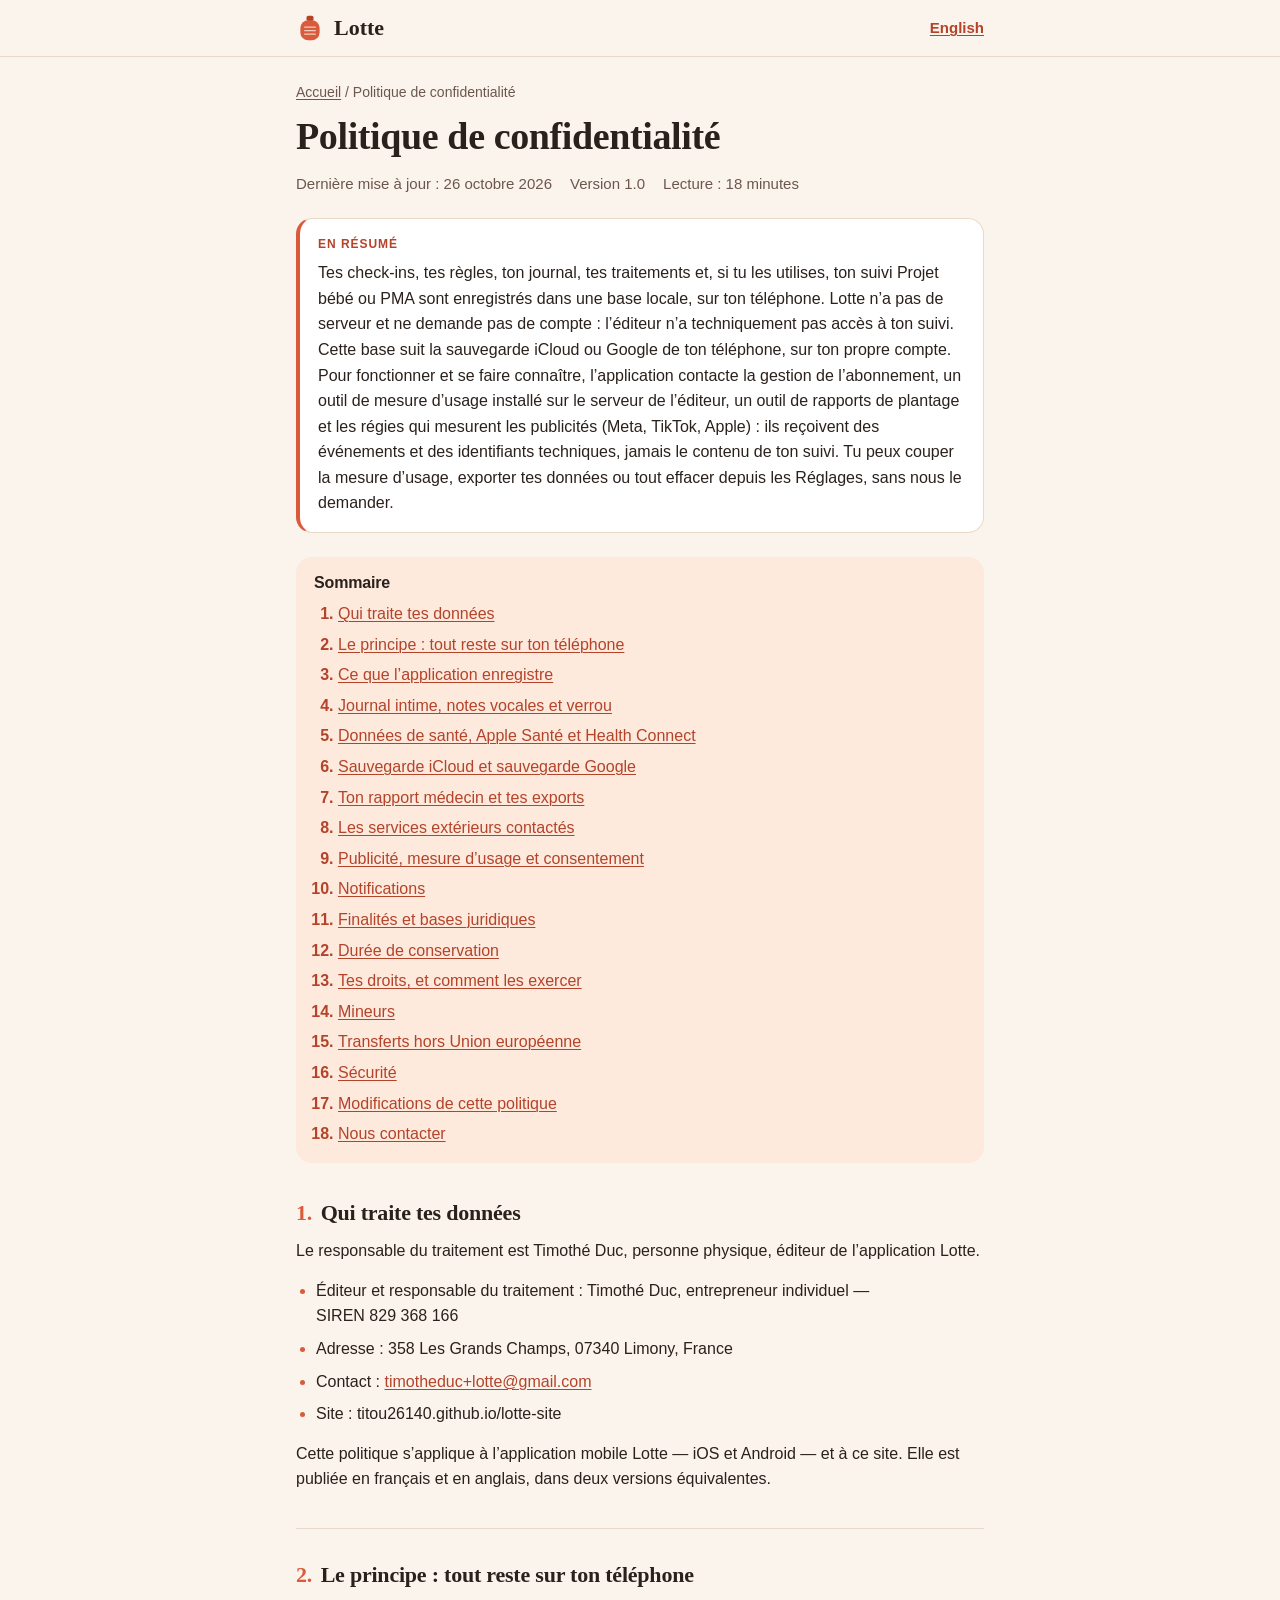
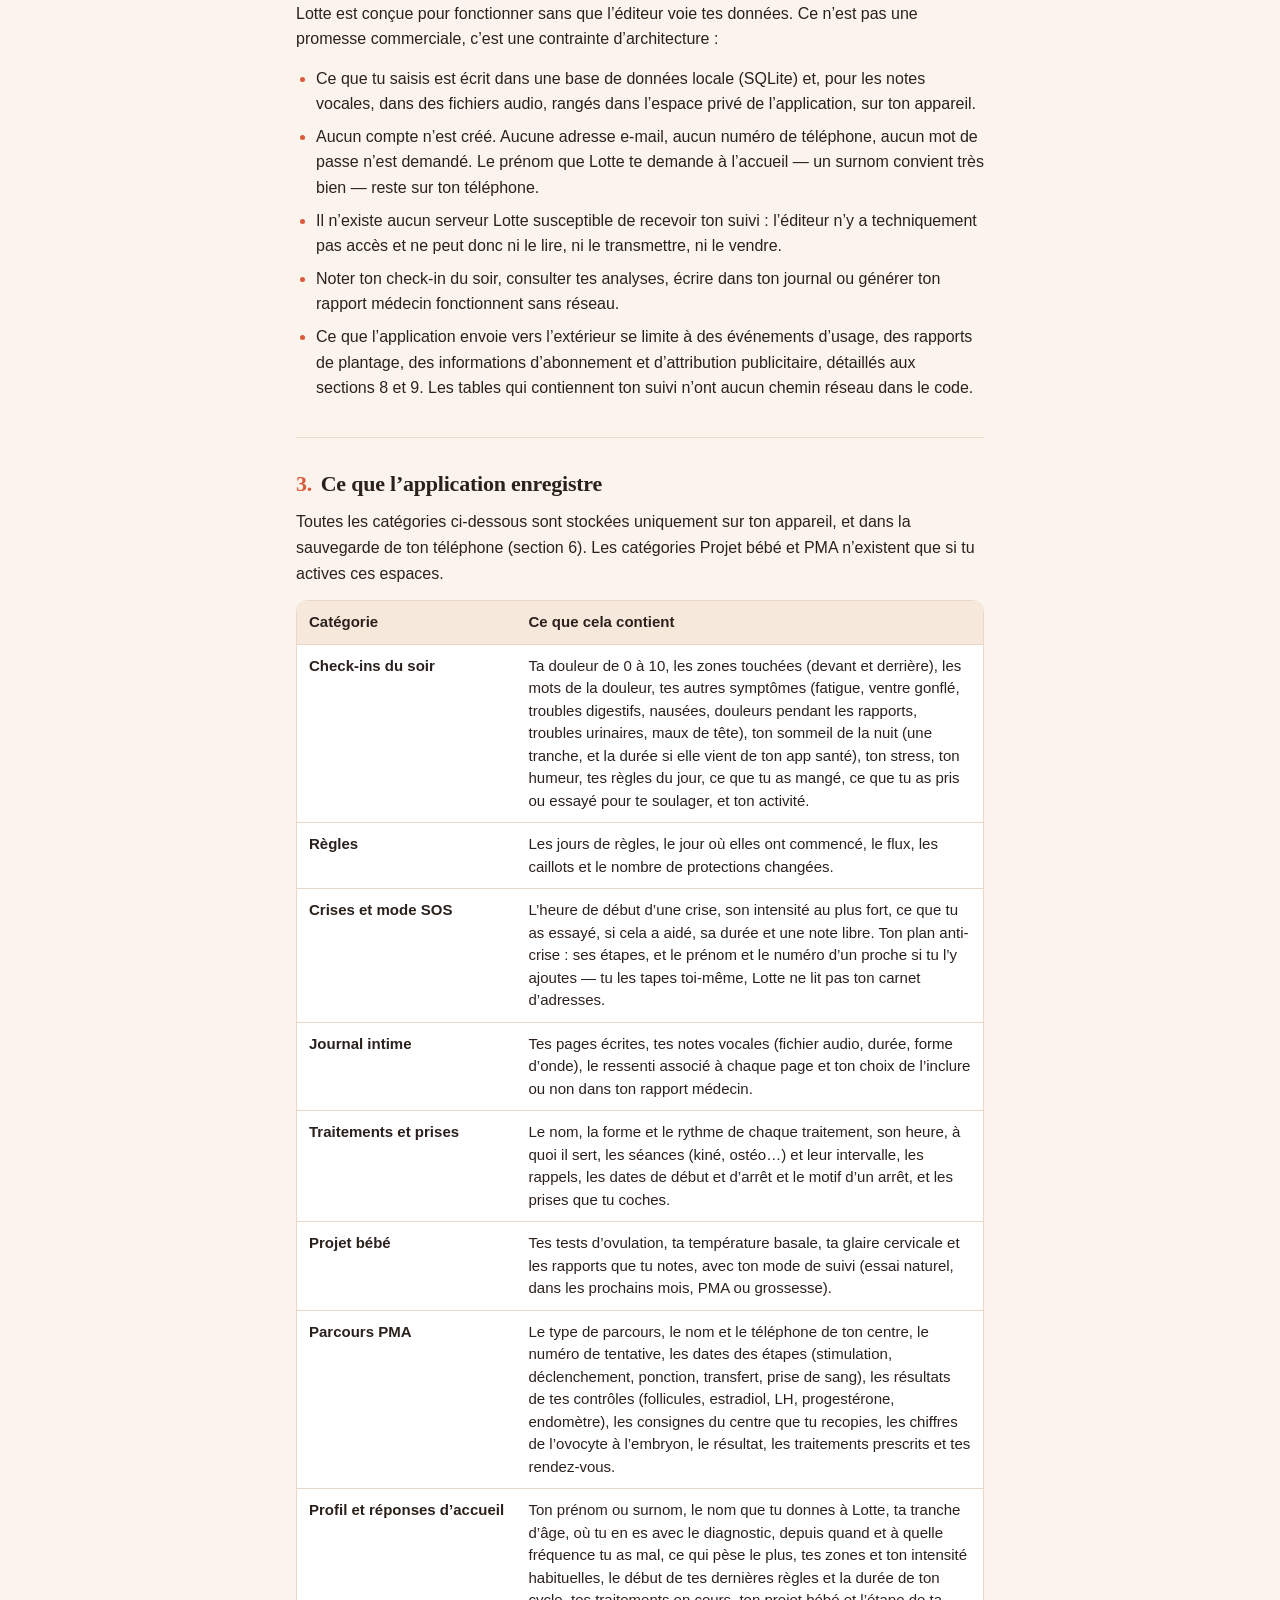
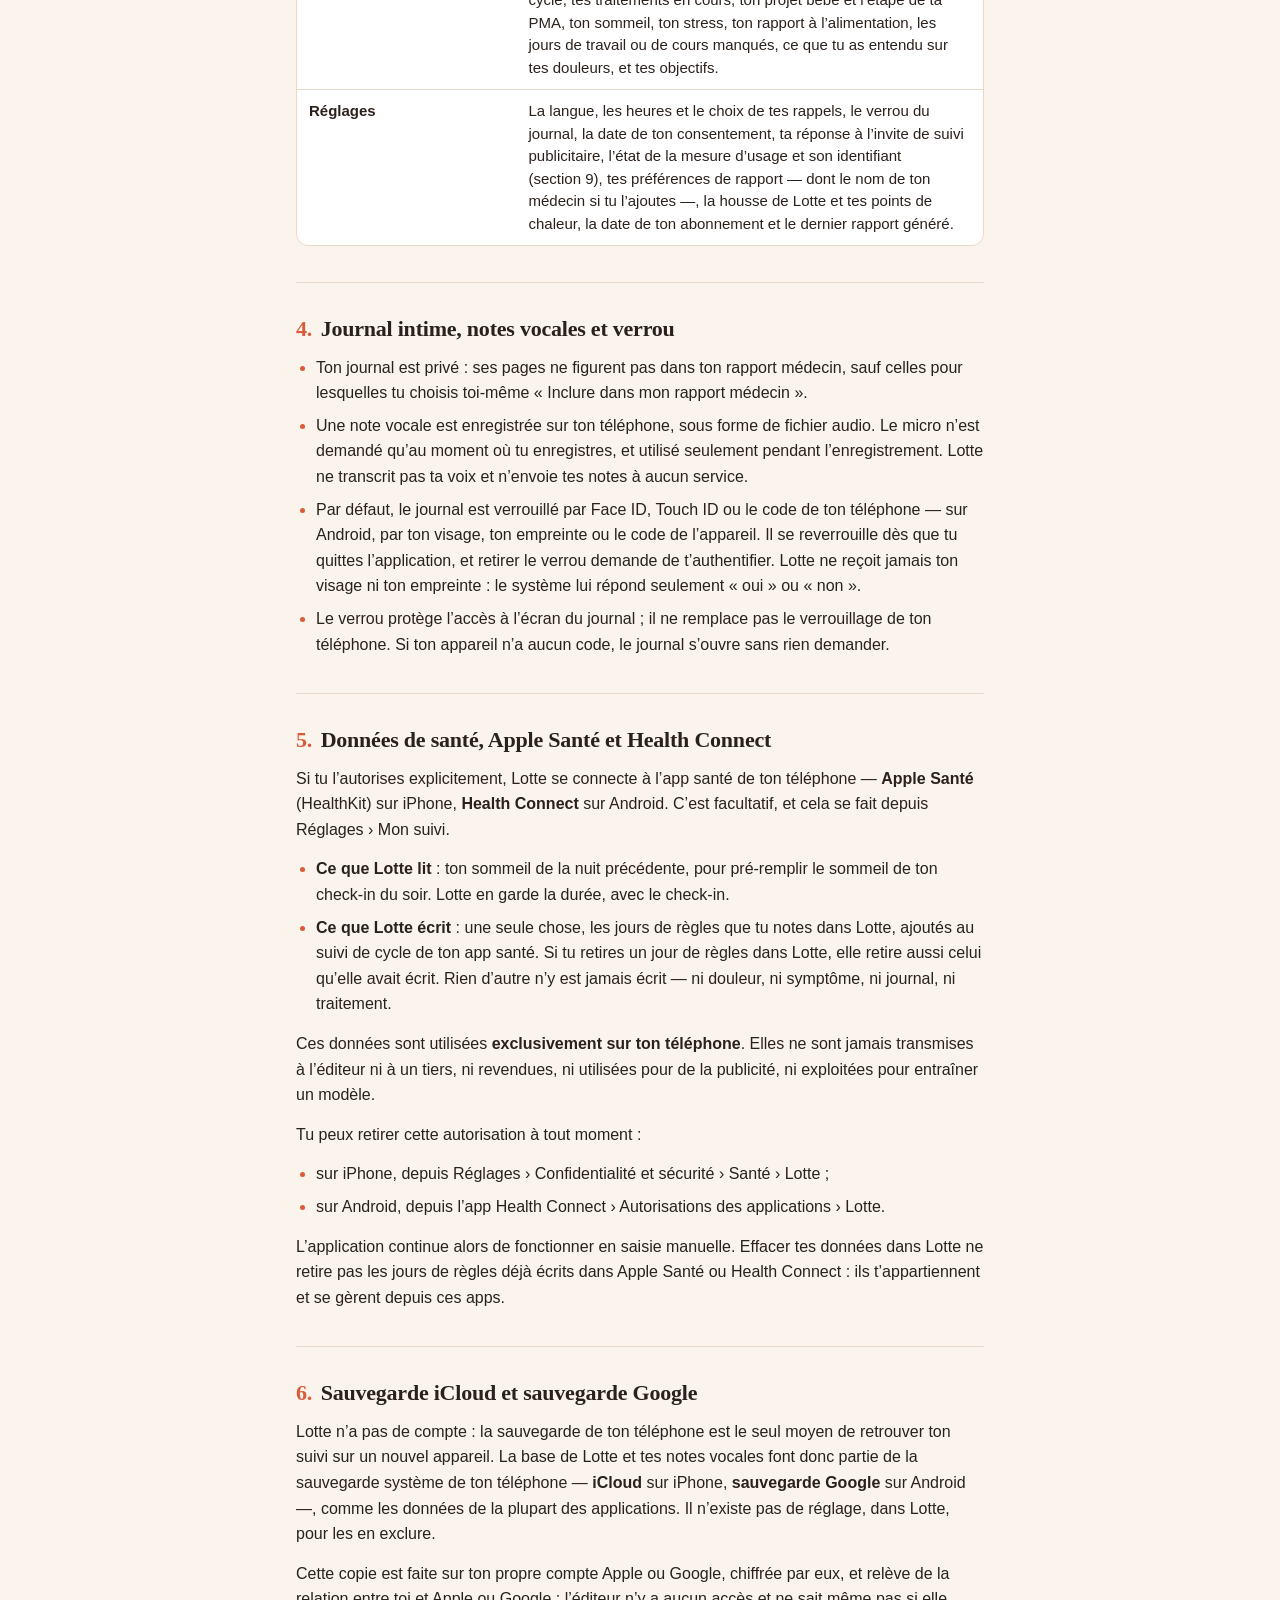
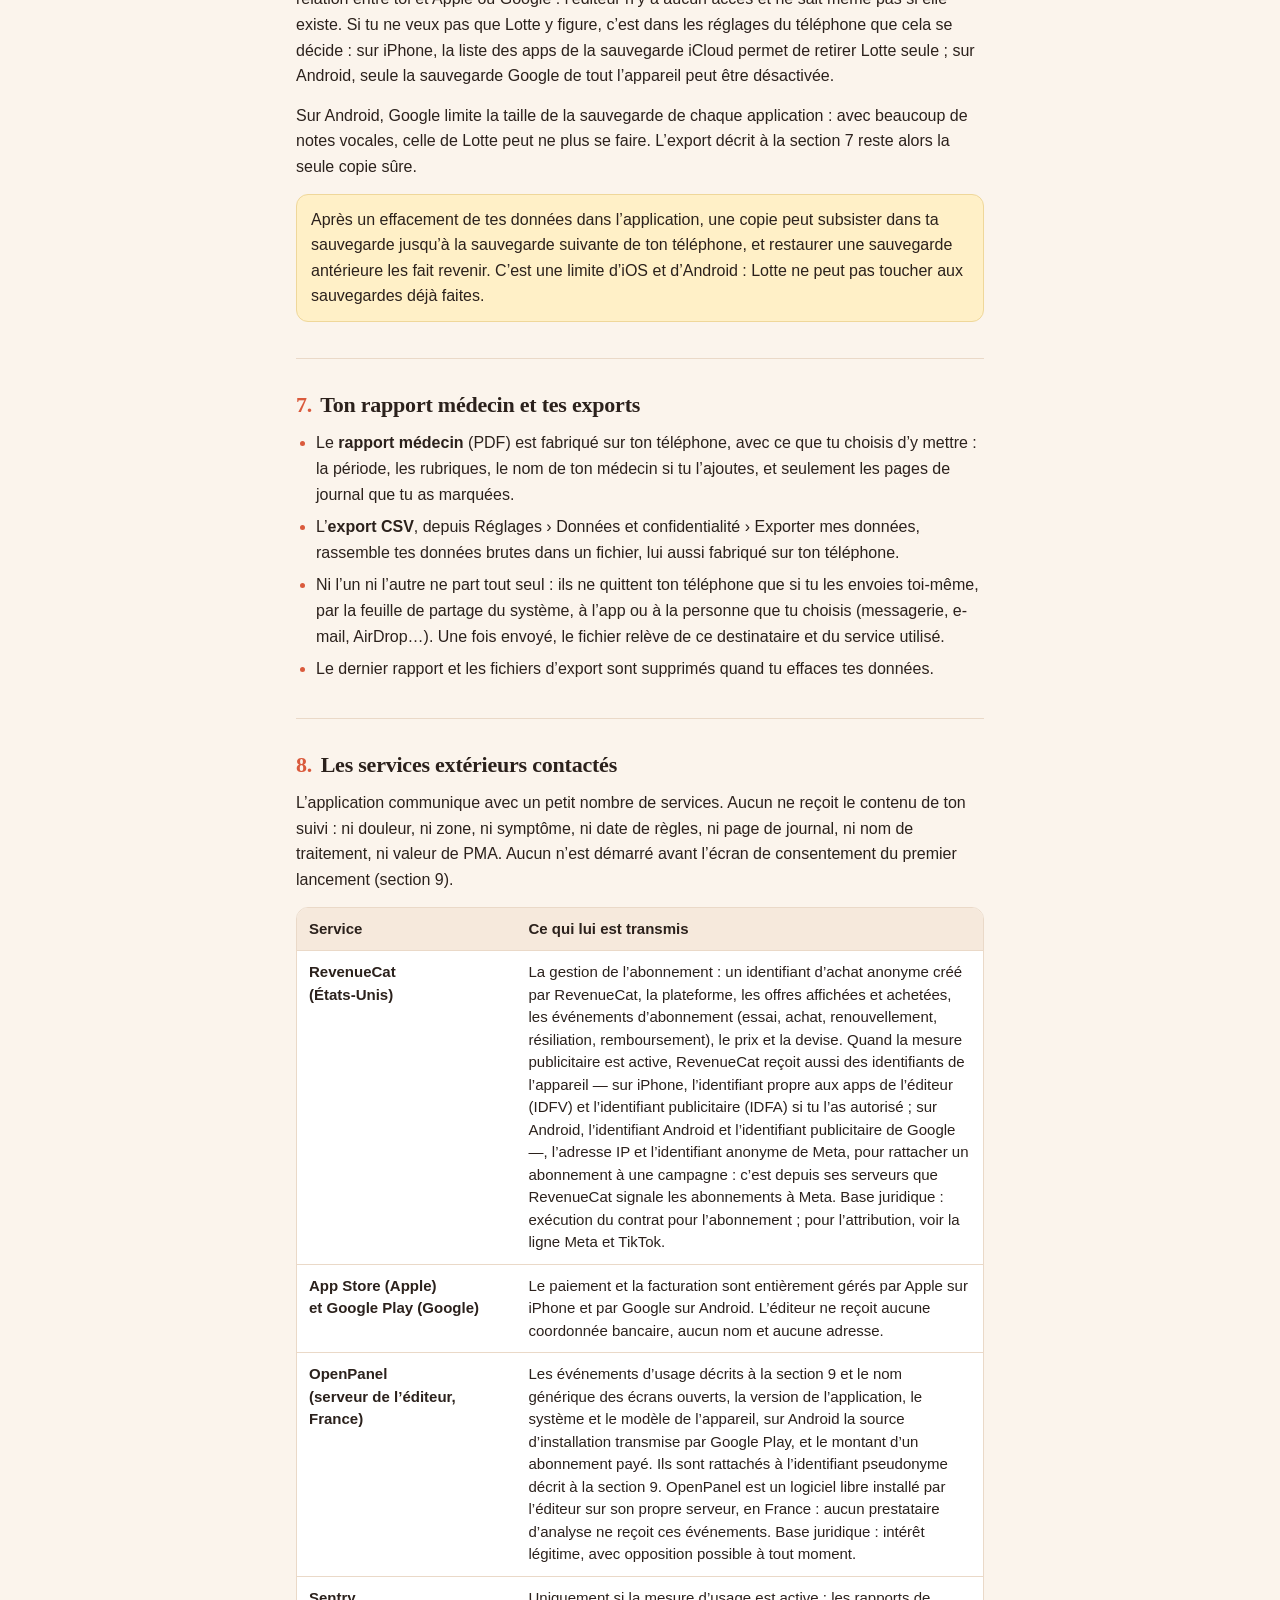
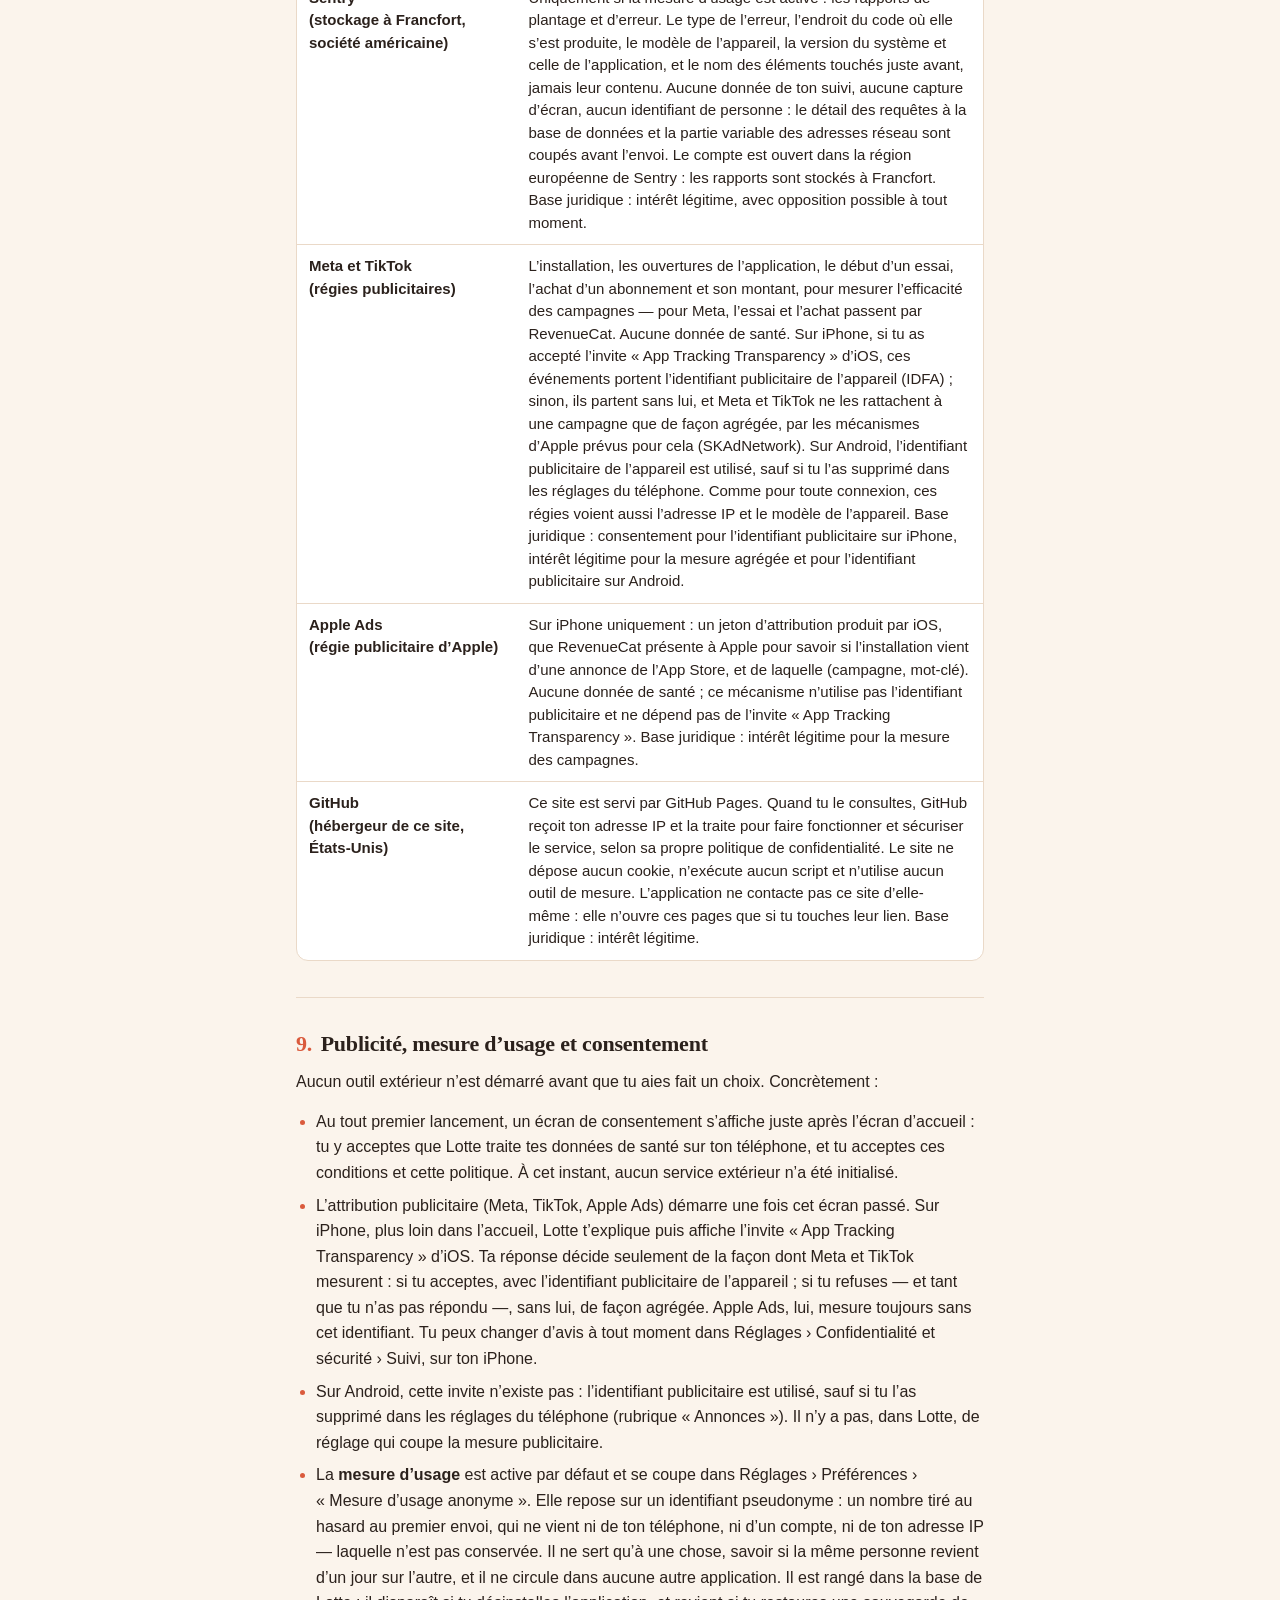
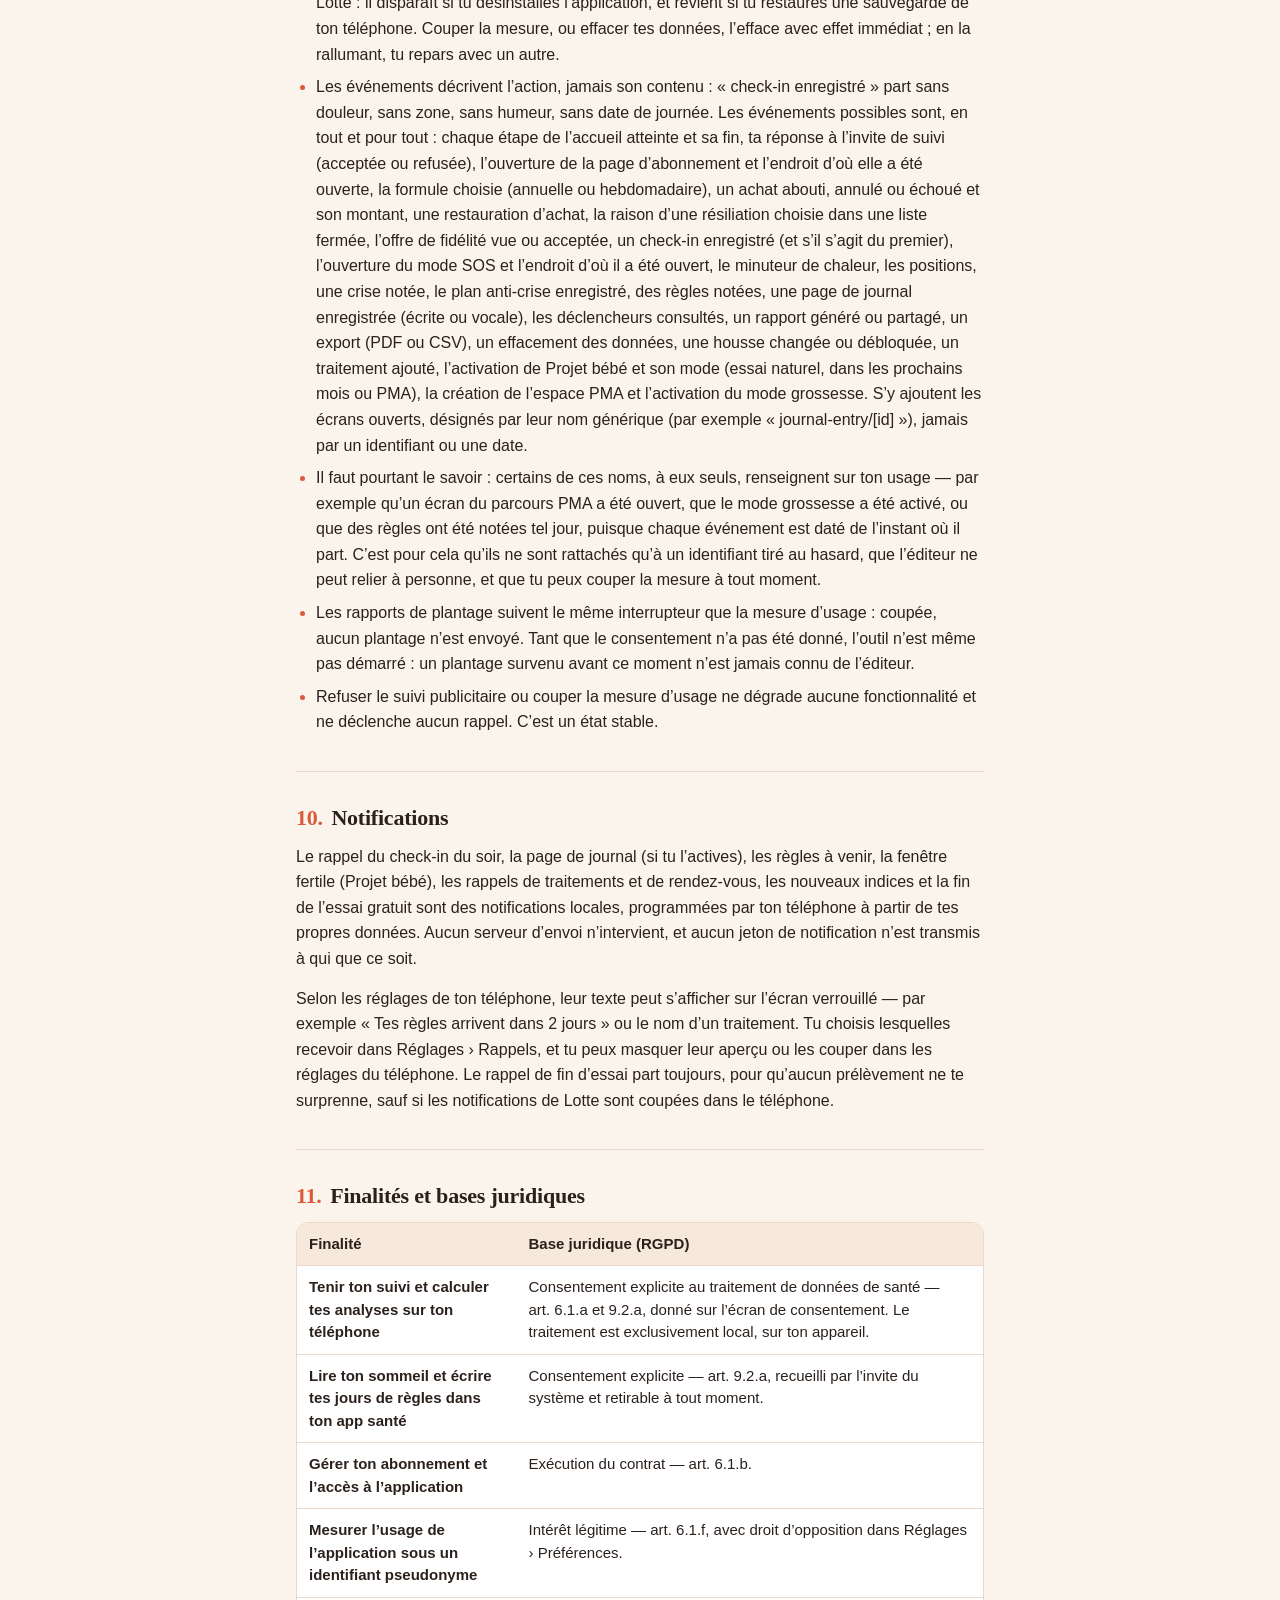
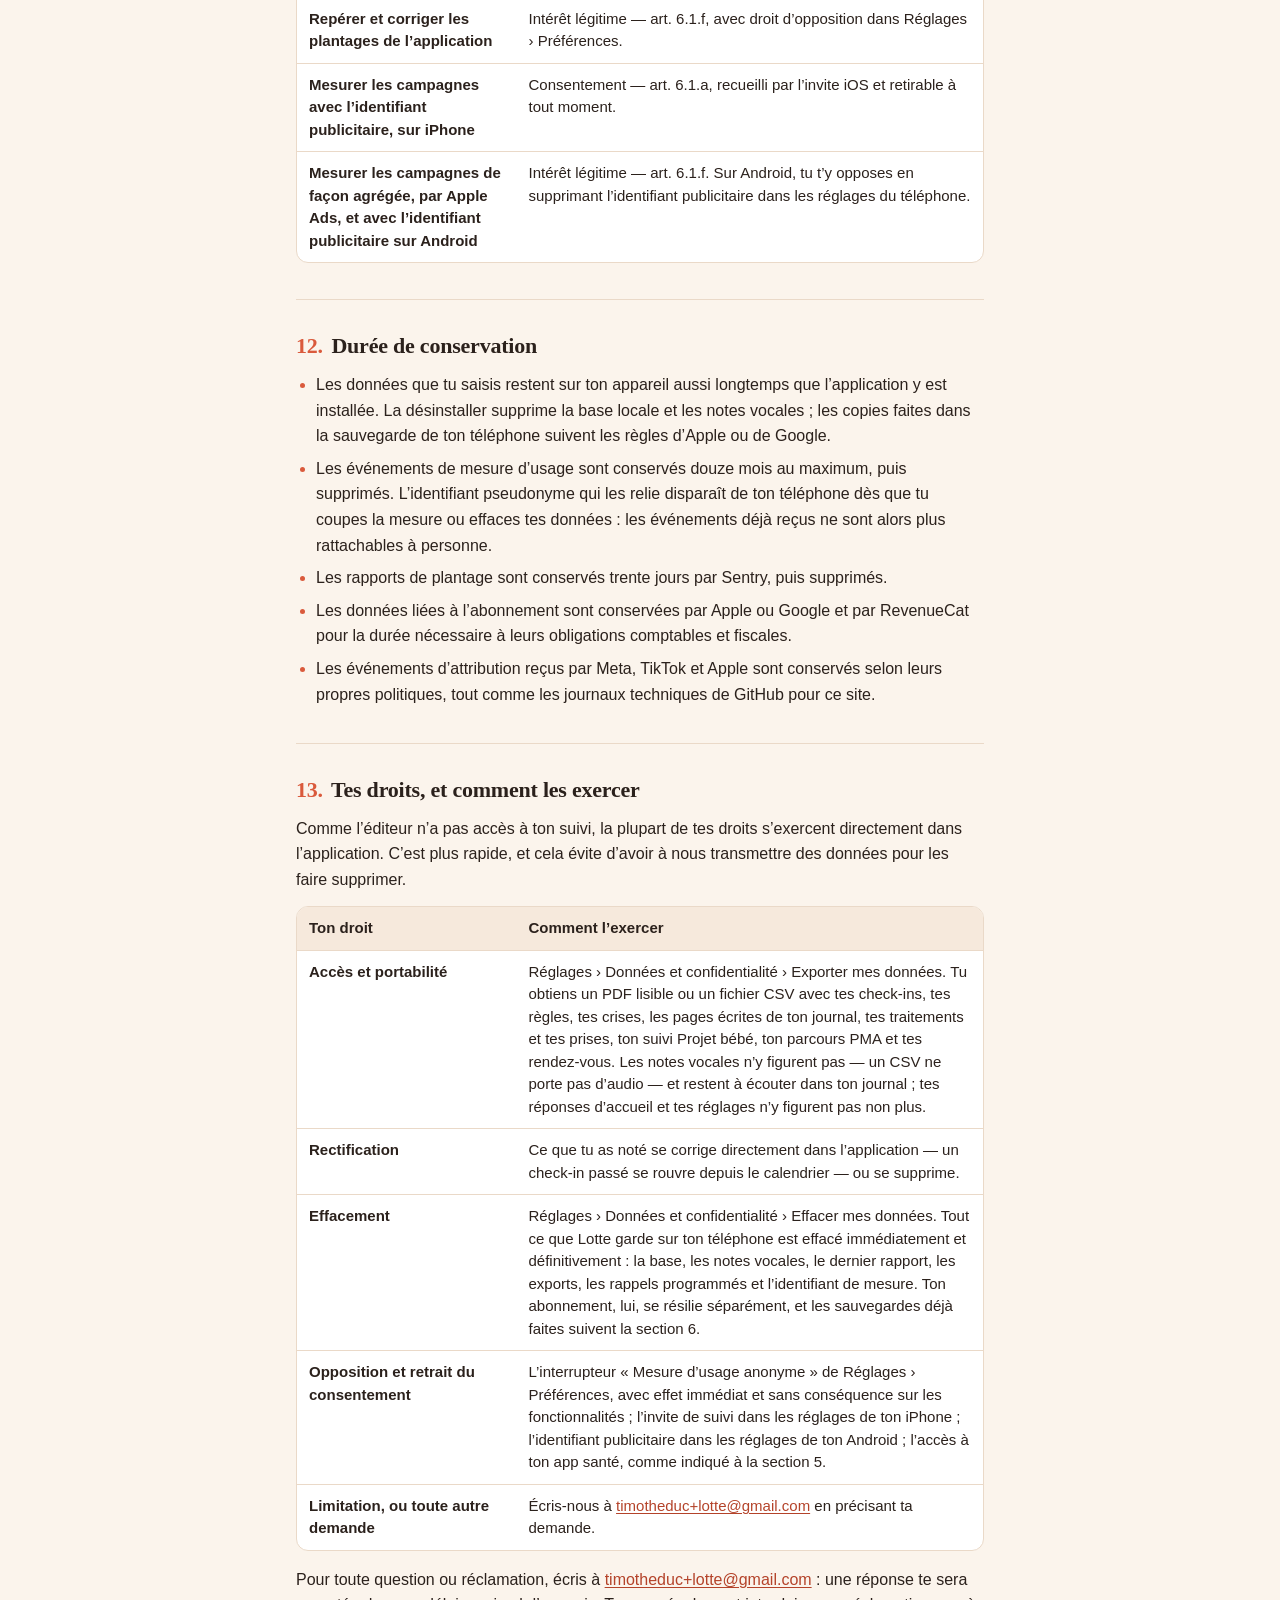
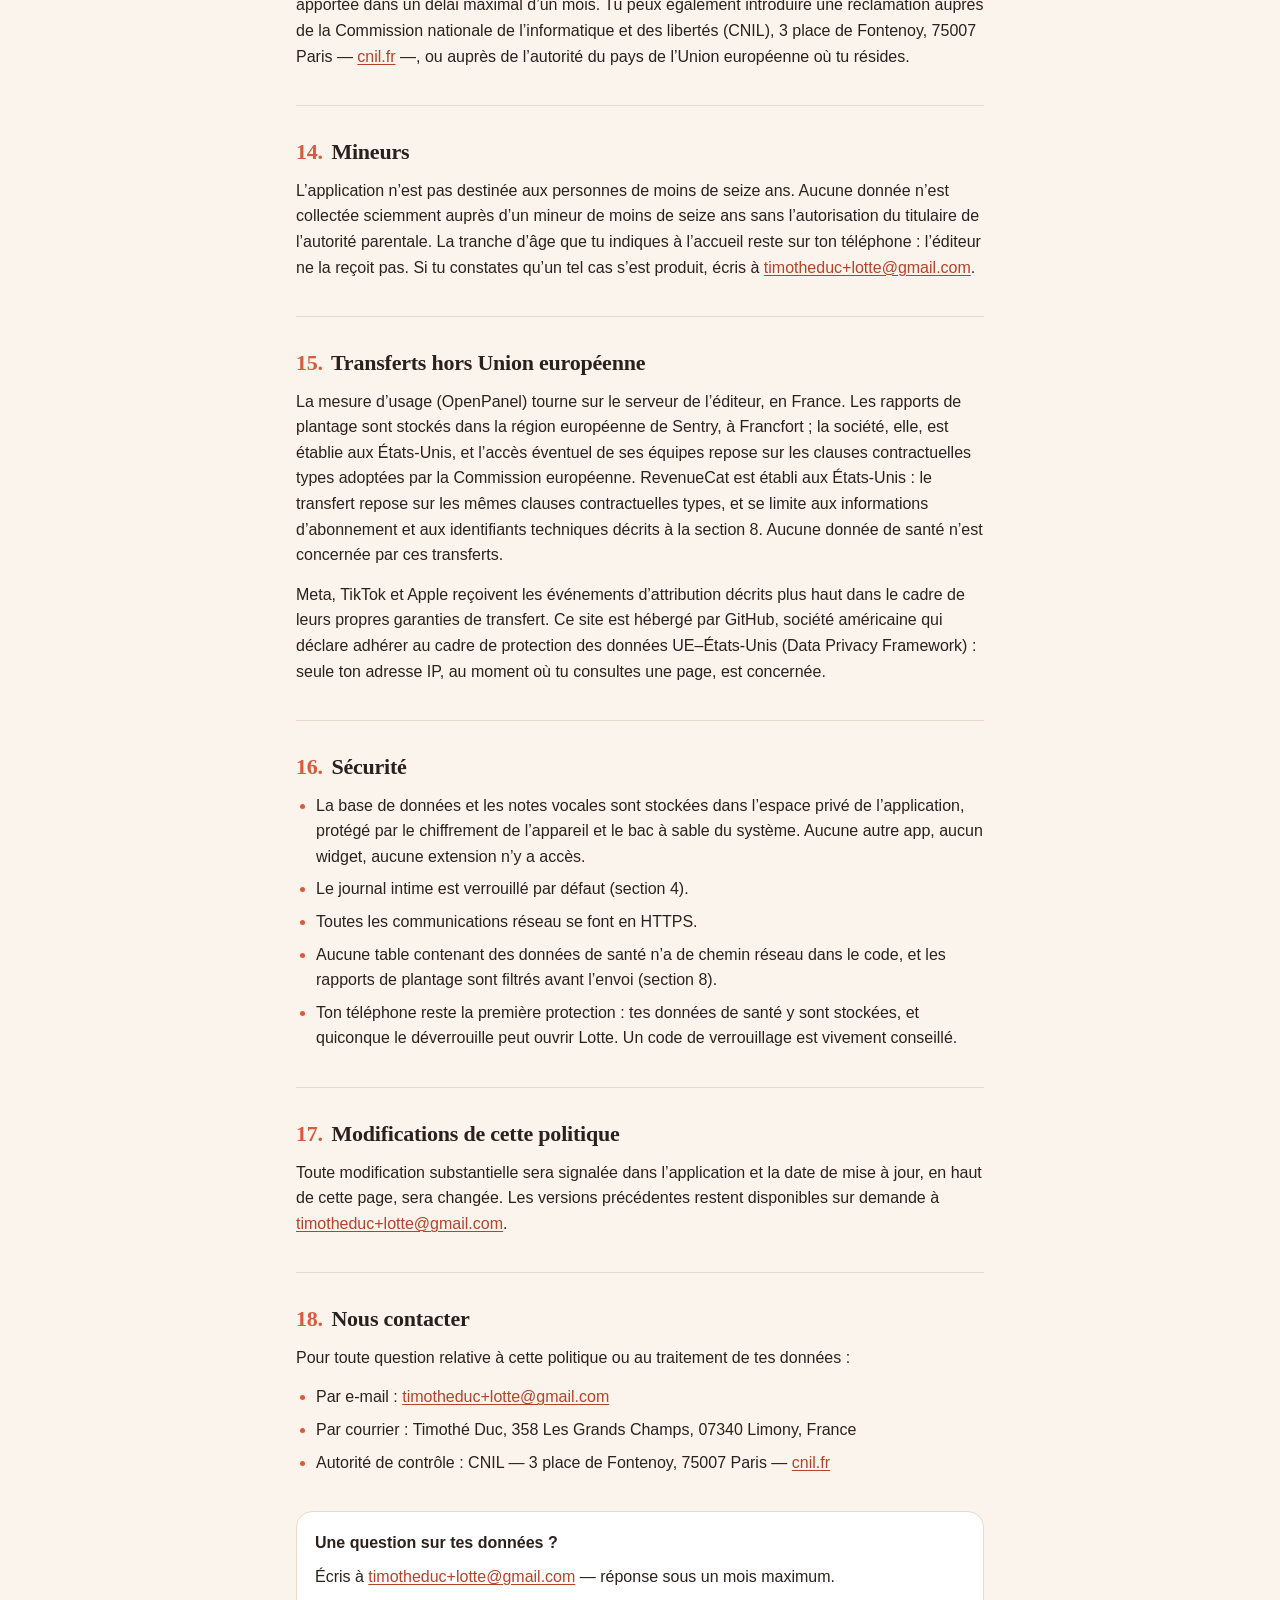
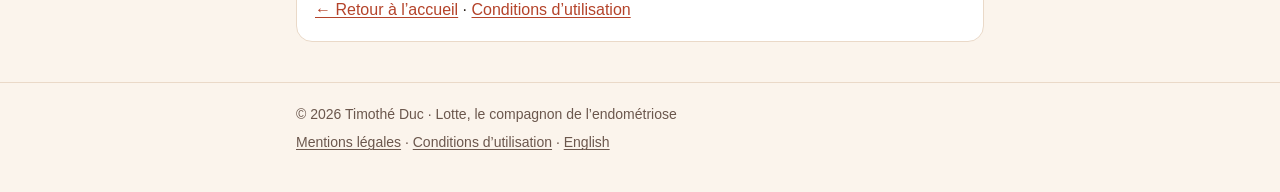
==== fr/confidentialite/index.html @ 678af025 "Publie la politique de confidentialité et les conditions de Lotte" ====
<!doctype html>
<html lang="fr">
<head>
<meta charset="utf-8">
<meta name="viewport" content="width=device-width, initial-scale=1">
<title>Politique de confidentialité — Lotte</title>
<meta name="description" content="Comment Lotte, l’application de suivi de l’endométriose, traite tes données : tout reste sur ton téléphone, sans compte et sans serveur.">
<link rel="canonical" href="https://titou26140.github.io/lotte-site/fr/confidentialite/">
<link rel="alternate" hreflang="fr" href="https://titou26140.github.io/lotte-site/fr/confidentialite/">
<link rel="alternate" hreflang="en" href="https://titou26140.github.io/lotte-site/en/privacy/">
<link rel="icon" href="data:image/svg+xml,%3Csvg xmlns=%22http://www.w3.org/2000/svg%22 viewBox=%220 0 32 32%22%3E%3Crect x=%2212%22 y=%222%22 width=%228%22 height=%226%22 rx=%222%22 fill=%22%23B4432A%22/%3E%3Crect x=%225%22 y=%227%22 width=%2222%22 height=%2223%22 rx=%229%22 fill=%22%23DA5A3C%22/%3E%3C/svg%3E">
<link rel="stylesheet" href="../../style.css">
</head>
<body>
<a class="skip" href="#contenu">Aller au contenu</a>

<header class="site-head">
  <div class="wrap site-head__bar">
    <a class="brand" href="../../">
      <svg class="brand__mark" width="28" height="28" viewBox="0 0 32 32" aria-hidden="true"><rect x="12" y="2" width="8" height="6" rx="2" fill="#B4432A"/><rect x="5" y="7" width="22" height="23" rx="9" fill="#DA5A3C"/><path d="M10 15h12M10 19h12M10 23h12" stroke="#FBF4EC" stroke-width="1.6" stroke-linecap="round" opacity=".75"/></svg>
      Lotte
    </a>
    <a class="lang-switch" href="../../en/privacy/" hreflang="en" lang="en">English</a>
  </div>
</header>

<main id="contenu" class="wrap">
  <nav class="breadcrumb" aria-label="Fil d’Ariane">
    <a href="../../">Accueil</a> / <span aria-current="page">Politique de confidentialité</span>
  </nav>

  <h1>Politique de confidentialité</h1>

  <ul class="doc-meta">
    <li>Dernière mise à jour : <time datetime="2026-10-26">26 octobre 2026</time></li>
    <li>Version 1.0</li>
    <li>Lecture : 18 minutes</li>
  </ul>

  <div class="summary">
    <p class="eyebrow">En résumé</p>
    <p>
      Tes check-ins, tes règles, ton journal, tes traitements et, si tu les utilises, ton
      suivi Projet bébé ou PMA sont enregistrés dans une base locale, sur ton téléphone.
      Lotte n’a pas de serveur et ne demande pas de compte : l’éditeur n’a techniquement pas
      accès à ton suivi. Cette base suit la sauvegarde iCloud ou Google de ton téléphone, sur
      ton propre compte. Pour fonctionner et se faire connaître, l’application contacte la
      gestion de l’abonnement, un outil de mesure d’usage installé sur le serveur de
      l’éditeur, un outil de rapports de plantage et les régies qui mesurent les publicités
      (Meta, TikTok, Apple) : ils reçoivent des événements et des identifiants techniques,
      jamais le contenu de ton suivi. Tu peux couper la mesure d’usage, exporter tes données
      ou tout effacer depuis les Réglages, sans nous le demander.
    </p>
  </div>

  <nav class="toc" aria-labelledby="sommaire">
    <h2 id="sommaire">Sommaire</h2>
    <ol>
      <li><a href="#responsable">Qui traite tes données</a></li>
      <li><a href="#principe">Le principe : tout reste sur ton téléphone</a></li>
      <li><a href="#donnees-enregistrees">Ce que l’application enregistre</a></li>
      <li><a href="#journal">Journal intime, notes vocales et verrou</a></li>
      <li><a href="#sante">Données de santé, Apple Santé et Health Connect</a></li>
      <li><a href="#sauvegarde">Sauvegarde iCloud et sauvegarde Google</a></li>
      <li><a href="#rapport-export">Ton rapport médecin et tes exports</a></li>
      <li><a href="#services-tiers">Les services extérieurs contactés</a></li>
      <li><a href="#consentement">Publicité, mesure d’usage et consentement</a></li>
      <li><a href="#notifications">Notifications</a></li>
      <li><a href="#bases-juridiques">Finalités et bases juridiques</a></li>
      <li><a href="#conservation">Durée de conservation</a></li>
      <li><a href="#droits">Tes droits, et comment les exercer</a></li>
      <li><a href="#mineurs">Mineurs</a></li>
      <li><a href="#transferts">Transferts hors Union européenne</a></li>
      <li><a href="#securite">Sécurité</a></li>
      <li><a href="#modifications">Modifications de cette politique</a></li>
      <li><a href="#contact">Nous contacter</a></li>
    </ol>
  </nav>

  <!-- 1 -->
  <section class="doc-section" id="responsable">
    <h2><span class="num">1.</span> Qui traite tes données</h2>
    <p>
      Le responsable du traitement est Timothé Duc, personne physique, éditeur de
      l’application Lotte.
    </p>
    <ul class="list">
      <li>
        Éditeur et responsable du traitement : Timothé Duc, entrepreneur individuel —
        SIREN 829 368 166
      </li>
      <li>Adresse : 358 Les Grands Champs, 07340 Limony, France</li>
      <li>Contact : <a href="mailto:timotheduc+lotte@gmail.com">timotheduc+lotte@gmail.com</a></li>
      <li>Site : titou26140.github.io/lotte-site</li>
    </ul>
    <p>
      Cette politique s’applique à l’application mobile Lotte — iOS et Android — et à ce
      site. Elle est publiée en français et en anglais, dans deux versions équivalentes.
    </p>
  </section>

  <!-- 2 -->
  <section class="doc-section" id="principe">
    <h2><span class="num">2.</span> Le principe : tout reste sur ton téléphone</h2>
    <p>
      Lotte est conçue pour fonctionner sans que l’éditeur voie tes données. Ce n’est pas une
      promesse commerciale, c’est une contrainte d’architecture :
    </p>
    <ul class="list">
      <li>
        Ce que tu saisis est écrit dans une base de données locale (SQLite) et, pour les
        notes vocales, dans des fichiers audio, rangés dans l’espace privé de l’application,
        sur ton appareil.
      </li>
      <li>
        Aucun compte n’est créé. Aucune adresse e-mail, aucun numéro de téléphone, aucun mot
        de passe n’est demandé. Le prénom que Lotte te demande à l’accueil — un surnom
        convient très bien — reste sur ton téléphone.
      </li>
      <li>
        Il n’existe aucun serveur Lotte susceptible de recevoir ton suivi : l’éditeur n’y a
        techniquement pas accès et ne peut donc ni le lire, ni le transmettre, ni le vendre.
      </li>
      <li>
        Noter ton check-in du soir, consulter tes analyses, écrire dans ton journal ou
        générer ton rapport médecin fonctionnent sans réseau.
      </li>
      <li>
        Ce que l’application envoie vers l’extérieur se limite à des événements d’usage, des
        rapports de plantage, des informations d’abonnement et d’attribution publicitaire,
        détaillés aux sections 8 et 9. Les tables qui contiennent ton suivi n’ont aucun chemin
        réseau dans le code.
      </li>
    </ul>
  </section>

  <!-- 3 -->
  <section class="doc-section" id="donnees-enregistrees">
    <h2><span class="num">3.</span> Ce que l’application enregistre</h2>
    <p>
      Toutes les catégories ci-dessous sont stockées uniquement sur ton appareil, et dans la
      sauvegarde de ton téléphone (section 6). Les catégories Projet bébé et PMA n’existent
      que si tu actives ces espaces.
    </p>
    <div class="table-scroll">
      <table>
        <thead>
          <tr>
            <th scope="col">Catégorie</th>
            <th scope="col">Ce que cela contient</th>
          </tr>
        </thead>
        <tbody>
          <tr>
            <td>Check-ins du soir</td>
            <td>
              Ta douleur de 0 à 10, les zones touchées (devant et derrière), les mots de la
              douleur, tes autres symptômes (fatigue, ventre gonflé, troubles digestifs,
              nausées, douleurs pendant les rapports, troubles urinaires, maux de tête), ton
              sommeil de la nuit (une tranche, et la durée si elle vient de ton app santé), ton
              stress, ton humeur, tes règles du jour, ce que tu as mangé, ce que tu as pris ou
              essayé pour te soulager, et ton activité.
            </td>
          </tr>
          <tr>
            <td>Règles</td>
            <td>
              Les jours de règles, le jour où elles ont commencé, le flux, les caillots et le
              nombre de protections changées.
            </td>
          </tr>
          <tr>
            <td>Crises et mode SOS</td>
            <td>
              L’heure de début d’une crise, son intensité au plus fort, ce que tu as essayé,
              si cela a aidé, sa durée et une note libre. Ton plan anti-crise : ses étapes, et
              le prénom et le numéro d’un proche si tu l’y ajoutes — tu les tapes toi-même,
              Lotte ne lit pas ton carnet d’adresses.
            </td>
          </tr>
          <tr>
            <td>Journal intime</td>
            <td>
              Tes pages écrites, tes notes vocales (fichier audio, durée, forme d’onde), le
              ressenti associé à chaque page et ton choix de l’inclure ou non dans ton rapport
              médecin.
            </td>
          </tr>
          <tr>
            <td>Traitements et prises</td>
            <td>
              Le nom, la forme et le rythme de chaque traitement, son heure, à quoi il sert,
              les séances (kiné, ostéo…) et leur intervalle, les rappels, les dates de début et
              d’arrêt et le motif d’un arrêt, et les prises que tu coches.
            </td>
          </tr>
          <tr>
            <td>Projet bébé</td>
            <td>
              Tes tests d’ovulation, ta température basale, ta glaire cervicale et les
              rapports que tu notes, avec ton mode de suivi (essai naturel, dans les prochains
              mois, PMA ou grossesse).
            </td>
          </tr>
          <tr>
            <td>Parcours PMA</td>
            <td>
              Le type de parcours, le nom et le téléphone de ton centre, le numéro de
              tentative, les dates des étapes (stimulation, déclenchement, ponction, transfert,
              prise de sang), les résultats de tes contrôles (follicules, estradiol, LH,
              progestérone, endomètre), les consignes du centre que tu recopies, les chiffres
              de l’ovocyte à l’embryon, le résultat, les traitements prescrits et tes
              rendez-vous.
            </td>
          </tr>
          <tr>
            <td>Profil et réponses d’accueil</td>
            <td>
              Ton prénom ou surnom, le nom que tu donnes à Lotte, ta tranche d’âge, où tu en es
              avec le diagnostic, depuis quand et à quelle fréquence tu as mal, ce qui pèse le
              plus, tes zones et ton intensité habituelles, le début de tes dernières règles et
              la durée de ton cycle, tes traitements en cours, ton projet bébé et l’étape de ta
              PMA, ton sommeil, ton stress, ton rapport à l’alimentation, les jours de travail
              ou de cours manqués, ce que tu as entendu sur tes douleurs, et tes objectifs.
            </td>
          </tr>
          <tr>
            <td>Réglages</td>
            <td>
              La langue, les heures et le choix de tes rappels, le verrou du journal, la date
              de ton consentement, ta réponse à l’invite de suivi publicitaire, l’état de la
              mesure d’usage et son identifiant (section 9), tes préférences de rapport — dont
              le nom de ton médecin si tu l’ajoutes —, la housse de Lotte et tes points de
              chaleur, la date de ton abonnement et le dernier rapport généré.
            </td>
          </tr>
        </tbody>
      </table>
    </div>
  </section>

  <!-- 4 -->
  <section class="doc-section" id="journal">
    <h2><span class="num">4.</span> Journal intime, notes vocales et verrou</h2>
    <ul class="list">
      <li>
        Ton journal est privé : ses pages ne figurent pas dans ton rapport médecin, sauf
        celles pour lesquelles tu choisis toi-même « Inclure dans mon rapport médecin ».
      </li>
      <li>
        Une note vocale est enregistrée sur ton téléphone, sous forme de fichier audio. Le
        micro n’est demandé qu’au moment où tu enregistres, et utilisé seulement pendant
        l’enregistrement. Lotte ne transcrit pas ta voix et n’envoie tes notes à aucun service.
      </li>
      <li>
        Par défaut, le journal est verrouillé par Face ID, Touch ID ou le code de ton
        téléphone — sur Android, par ton visage, ton empreinte ou le code de l’appareil. Il se
        reverrouille dès que tu quittes l’application, et retirer le verrou demande de
        t’authentifier. Lotte ne reçoit jamais ton visage ni ton empreinte : le système lui
        répond seulement « oui » ou « non ».
      </li>
      <li>
        Le verrou protège l’accès à l’écran du journal ; il ne remplace pas le verrouillage de
        ton téléphone. Si ton appareil n’a aucun code, le journal s’ouvre sans rien demander.
      </li>
    </ul>
  </section>

  <!-- 5 -->
  <section class="doc-section" id="sante">
    <h2><span class="num">5.</span> Données de santé, Apple Santé et Health Connect</h2>
    <p>
      Si tu l’autorises explicitement, Lotte se connecte à l’app santé de ton téléphone —
      <strong>Apple Santé</strong> (HealthKit) sur iPhone, <strong>Health Connect</strong> sur
      Android. C’est facultatif, et cela se fait depuis Réglages › Mon suivi.
    </p>
    <ul class="list">
      <li>
        <strong>Ce que Lotte lit</strong> : ton sommeil de la nuit précédente, pour
        pré-remplir le sommeil de ton check-in du soir. Lotte en garde la durée, avec le
        check-in.
      </li>
      <li>
        <strong>Ce que Lotte écrit</strong> : une seule chose, les jours de règles que tu notes
        dans Lotte, ajoutés au suivi de cycle de ton app santé. Si tu retires un jour de règles
        dans Lotte, elle retire aussi celui qu’elle avait écrit. Rien d’autre n’y est jamais
        écrit — ni douleur, ni symptôme, ni journal, ni traitement.
      </li>
    </ul>
    <p>
      Ces données sont utilisées <strong>exclusivement sur ton téléphone</strong>. Elles ne
      sont jamais transmises à l’éditeur ni à un tiers, ni revendues, ni utilisées pour de la
      publicité, ni exploitées pour entraîner un modèle.
    </p>
    <p>Tu peux retirer cette autorisation à tout moment :</p>
    <ul class="list">
      <li>sur iPhone, depuis Réglages › Confidentialité et sécurité › Santé › Lotte ;</li>
      <li>sur Android, depuis l’app Health Connect › Autorisations des applications › Lotte.</li>
    </ul>
    <p>
      L’application continue alors de fonctionner en saisie manuelle. Effacer tes données dans
      Lotte ne retire pas les jours de règles déjà écrits dans Apple Santé ou Health Connect :
      ils t’appartiennent et se gèrent depuis ces apps.
    </p>
  </section>

  <!-- 6 -->
  <section class="doc-section" id="sauvegarde">
    <h2><span class="num">6.</span> Sauvegarde iCloud et sauvegarde Google</h2>
    <p>
      Lotte n’a pas de compte : la sauvegarde de ton téléphone est le seul moyen de retrouver
      ton suivi sur un nouvel appareil. La base de Lotte et tes notes vocales font donc partie
      de la sauvegarde système de ton téléphone — <strong>iCloud</strong> sur iPhone,
      <strong>sauvegarde Google</strong> sur Android —, comme les données de la plupart des
      applications. Il n’existe pas de réglage, dans Lotte, pour les en exclure.
    </p>
    <p>
      Cette copie est faite sur ton propre compte Apple ou Google, chiffrée par eux, et relève
      de la relation entre toi et Apple ou Google : l’éditeur n’y a aucun accès et ne sait même
      pas si elle existe. Si tu ne veux pas que Lotte y figure, c’est dans les réglages du
      téléphone que cela se décide : sur iPhone, la liste des apps de la sauvegarde iCloud
      permet de retirer Lotte seule ; sur Android, seule la sauvegarde Google de tout
      l’appareil peut être désactivée.
    </p>
    <p>
      Sur Android, Google limite la taille de la sauvegarde de chaque application : avec
      beaucoup de notes vocales, celle de Lotte peut ne plus se faire. L’export décrit à la
      section 7 reste alors la seule copie sûre.
    </p>
    <div class="callout">
      <p>
        Après un effacement de tes données dans l’application, une copie peut subsister dans
        ta sauvegarde jusqu’à la sauvegarde suivante de ton téléphone, et restaurer une
        sauvegarde antérieure les fait revenir. C’est une limite d’iOS et d’Android : Lotte ne
        peut pas toucher aux sauvegardes déjà faites.
      </p>
    </div>
  </section>

  <!-- 7 -->
  <section class="doc-section" id="rapport-export">
    <h2><span class="num">7.</span> Ton rapport médecin et tes exports</h2>
    <ul class="list">
      <li>
        Le <strong>rapport médecin</strong> (PDF) est fabriqué sur ton téléphone, avec ce que
        tu choisis d’y mettre : la période, les rubriques, le nom de ton médecin si tu
        l’ajoutes, et seulement les pages de journal que tu as marquées.
      </li>
      <li>
        L’<strong>export CSV</strong>, depuis Réglages › Données et confidentialité ›
        Exporter mes données, rassemble tes données brutes dans un fichier, lui aussi fabriqué
        sur ton téléphone.
      </li>
      <li>
        Ni l’un ni l’autre ne part tout seul : ils ne quittent ton téléphone que si tu les
        envoies toi-même, par la feuille de partage du système, à l’app ou à la personne que tu
        choisis (messagerie, e-mail, AirDrop…). Une fois envoyé, le fichier relève de ce
        destinataire et du service utilisé.
      </li>
      <li>
        Le dernier rapport et les fichiers d’export sont supprimés quand tu effaces tes
        données.
      </li>
    </ul>
  </section>

  <!-- 8 -->
  <section class="doc-section" id="services-tiers">
    <h2><span class="num">8.</span> Les services extérieurs contactés</h2>
    <p>
      L’application communique avec un petit nombre de services. Aucun ne reçoit le contenu
      de ton suivi : ni douleur, ni zone, ni symptôme, ni date de règles, ni page de journal,
      ni nom de traitement, ni valeur de PMA. Aucun n’est démarré avant l’écran de
      consentement du premier lancement (section 9).
    </p>
    <div class="table-scroll">
      <table>
        <thead>
          <tr>
            <th scope="col">Service</th>
            <th scope="col">Ce qui lui est transmis</th>
          </tr>
        </thead>
        <tbody>
          <tr>
            <td>RevenueCat<br>(États-Unis)</td>
            <td>
              La gestion de l’abonnement : un identifiant d’achat anonyme créé par RevenueCat,
              la plateforme, les offres affichées et achetées, les événements d’abonnement
              (essai, achat, renouvellement, résiliation, remboursement), le prix et la devise.
              Quand la mesure publicitaire est active, RevenueCat reçoit aussi des identifiants
              de l’appareil — sur iPhone, l’identifiant propre aux apps de l’éditeur (IDFV) et
              l’identifiant publicitaire (IDFA) si tu l’as autorisé ; sur Android, l’identifiant
              Android et l’identifiant publicitaire de Google —, l’adresse IP et l’identifiant
              anonyme de Meta, pour rattacher un abonnement à une campagne : c’est depuis ses
              serveurs que RevenueCat signale les abonnements à Meta. Base juridique : exécution
              du contrat pour l’abonnement ; pour l’attribution, voir la ligne Meta et TikTok.
            </td>
          </tr>
          <tr>
            <td>App Store (Apple)<br>et Google Play (Google)</td>
            <td>
              Le paiement et la facturation sont entièrement gérés par Apple sur iPhone et par
              Google sur Android. L’éditeur ne reçoit aucune coordonnée bancaire, aucun nom et
              aucune adresse.
            </td>
          </tr>
          <tr>
            <td>OpenPanel<br>(serveur de l’éditeur, France)</td>
            <td>
              Les événements d’usage décrits à la section 9 et le nom générique des écrans
              ouverts, la version de l’application, le système et le modèle de l’appareil, sur
              Android la source d’installation transmise par Google Play, et le montant d’un
              abonnement payé. Ils sont rattachés à l’identifiant pseudonyme décrit à la
              section 9. OpenPanel est un logiciel libre installé par l’éditeur sur son propre
              serveur, en France : aucun prestataire d’analyse ne reçoit ces événements. Base
              juridique : intérêt légitime, avec opposition possible à tout moment.
            </td>
          </tr>
          <tr>
            <td>Sentry<br>(stockage à Francfort, société américaine)</td>
            <td>
              Uniquement si la mesure d’usage est active : les rapports de plantage et
              d’erreur. Le type de l’erreur, l’endroit du code où elle s’est produite, le
              modèle de l’appareil, la version du système et celle de l’application, et le nom
              des éléments touchés juste avant, jamais leur contenu. Aucune donnée de ton suivi,
              aucune capture d’écran, aucun identifiant de personne : le détail des requêtes à
              la base de données et la partie variable des adresses réseau sont coupés avant
              l’envoi. Le compte est ouvert dans la région européenne de Sentry : les rapports
              sont stockés à Francfort. Base juridique : intérêt légitime, avec opposition
              possible à tout moment.
            </td>
          </tr>
          <tr>
            <td>Meta et TikTok<br>(régies publicitaires)</td>
            <td>
              L’installation, les ouvertures de l’application, le début d’un essai, l’achat
              d’un abonnement et son montant, pour mesurer l’efficacité des campagnes — pour
              Meta, l’essai et l’achat passent par RevenueCat. Aucune donnée de santé. Sur
              iPhone, si tu as accepté l’invite « App Tracking Transparency » d’iOS, ces
              événements portent l’identifiant publicitaire de l’appareil (IDFA) ; sinon, ils
              partent sans lui, et Meta et TikTok ne les rattachent à une campagne que de façon
              agrégée, par les mécanismes d’Apple prévus pour cela (SKAdNetwork). Sur Android,
              l’identifiant publicitaire de l’appareil est utilisé, sauf si tu l’as supprimé
              dans les réglages du téléphone. Comme pour toute connexion, ces régies voient
              aussi l’adresse IP et le modèle de l’appareil. Base juridique : consentement pour
              l’identifiant publicitaire sur iPhone, intérêt légitime pour la mesure agrégée et
              pour l’identifiant publicitaire sur Android.
            </td>
          </tr>
          <tr>
            <td>Apple Ads<br>(régie publicitaire d’Apple)</td>
            <td>
              Sur iPhone uniquement : un jeton d’attribution produit par iOS, que RevenueCat
              présente à Apple pour savoir si l’installation vient d’une annonce de l’App
              Store, et de laquelle (campagne, mot-clé). Aucune donnée de santé ; ce mécanisme
              n’utilise pas l’identifiant publicitaire et ne dépend pas de l’invite « App
              Tracking Transparency ». Base juridique : intérêt légitime pour la mesure des
              campagnes.
            </td>
          </tr>
          <tr>
            <td>GitHub<br>(hébergeur de ce site, États-Unis)</td>
            <td>
              Ce site est servi par GitHub Pages. Quand tu le consultes, GitHub reçoit ton
              adresse IP et la traite pour faire fonctionner et sécuriser le service, selon sa
              propre politique de confidentialité. Le site ne dépose aucun cookie, n’exécute
              aucun script et n’utilise aucun outil de mesure. L’application ne contacte pas ce
              site d’elle-même : elle n’ouvre ces pages que si tu touches leur lien. Base
              juridique : intérêt légitime.
            </td>
          </tr>
        </tbody>
      </table>
    </div>
  </section>

  <!-- 9 -->
  <section class="doc-section" id="consentement">
    <h2><span class="num">9.</span> Publicité, mesure d’usage et consentement</h2>
    <p>Aucun outil extérieur n’est démarré avant que tu aies fait un choix. Concrètement :</p>
    <ul class="list">
      <li>
        Au tout premier lancement, un écran de consentement s’affiche juste après l’écran
        d’accueil : tu y acceptes que Lotte traite tes données de santé sur ton téléphone, et
        tu acceptes ces conditions et cette politique. À cet instant, aucun service extérieur
        n’a été initialisé.
      </li>
      <li>
        L’attribution publicitaire (Meta, TikTok, Apple Ads) démarre une fois cet écran passé.
        Sur iPhone, plus loin dans l’accueil, Lotte t’explique puis affiche l’invite « App
        Tracking Transparency » d’iOS. Ta réponse décide seulement de la façon dont Meta et
        TikTok mesurent : si tu acceptes, avec l’identifiant publicitaire de l’appareil ; si
        tu refuses — et tant que tu n’as pas répondu —, sans lui, de façon agrégée. Apple Ads,
        lui, mesure toujours sans cet identifiant. Tu peux changer d’avis à tout moment dans
        Réglages › Confidentialité et sécurité › Suivi, sur ton iPhone.
      </li>
      <li>
        Sur Android, cette invite n’existe pas : l’identifiant publicitaire est utilisé, sauf
        si tu l’as supprimé dans les réglages du téléphone (rubrique « Annonces »). Il n’y a
        pas, dans Lotte, de réglage qui coupe la mesure publicitaire.
      </li>
      <li>
        La <strong>mesure d’usage</strong> est active par défaut et se coupe dans Réglages ›
        Préférences › « Mesure d’usage anonyme ». Elle repose sur un identifiant pseudonyme :
        un nombre tiré au hasard au premier envoi, qui ne vient ni de ton téléphone, ni d’un
        compte, ni de ton adresse IP — laquelle n’est pas conservée. Il ne sert qu’à une chose,
        savoir si la même personne revient d’un jour sur l’autre, et il ne circule dans aucune
        autre application. Il est rangé dans la base de Lotte : il disparaît si tu désinstalles
        l’application, et revient si tu restaures une sauvegarde de ton téléphone. Couper la
        mesure, ou effacer tes données, l’efface avec effet immédiat ; en la rallumant, tu
        repars avec un autre.
      </li>
      <li>
        Les événements décrivent l’action, jamais son contenu : « check-in enregistré » part
        sans douleur, sans zone, sans humeur, sans date de journée. Les événements possibles
        sont, en tout et pour tout : chaque étape de l’accueil atteinte et sa fin, ta réponse
        à l’invite de suivi (acceptée ou refusée), l’ouverture de la page d’abonnement et
        l’endroit d’où elle a été ouverte, la formule choisie (annuelle ou hebdomadaire), un
        achat abouti, annulé ou échoué et son montant, une restauration d’achat, la raison
        d’une résiliation choisie dans une liste fermée, l’offre de fidélité vue ou acceptée,
        un check-in enregistré (et s’il s’agit du premier), l’ouverture du mode SOS et
        l’endroit d’où il a été ouvert, le minuteur de chaleur, les positions, une crise
        notée, le plan anti-crise enregistré, des règles notées, une page de journal
        enregistrée (écrite ou vocale), les déclencheurs consultés, un rapport généré ou
        partagé, un export (PDF ou CSV), un effacement des données, une housse changée ou
        débloquée, un traitement ajouté, l’activation de Projet bébé et son mode (essai
        naturel, dans les prochains mois ou PMA), la création de l’espace PMA et l’activation
        du mode grossesse. S’y ajoutent les écrans ouverts, désignés par leur nom générique
        (par exemple « journal-entry/[id] »), jamais par un identifiant ou une date.
      </li>
      <li>
        Il faut pourtant le savoir : certains de ces noms, à eux seuls, renseignent sur ton
        usage — par exemple qu’un écran du parcours PMA a été ouvert, que le mode
        grossesse a été activé, ou que des règles ont été notées tel jour, puisque chaque
        événement est daté de l’instant où il part. C’est pour cela qu’ils ne sont rattachés
        qu’à un identifiant tiré au hasard, que l’éditeur ne peut relier à personne, et que tu
        peux couper la mesure à tout moment.
      </li>
      <li>
        Les rapports de plantage suivent le même interrupteur que la mesure d’usage : coupée,
        aucun plantage n’est envoyé. Tant que le consentement n’a pas été donné, l’outil n’est
        même pas démarré : un plantage survenu avant ce moment n’est jamais connu de
        l’éditeur.
      </li>
      <li>
        Refuser le suivi publicitaire ou couper la mesure d’usage ne dégrade aucune
        fonctionnalité et ne déclenche aucun rappel. C’est un état stable.
      </li>
    </ul>
  </section>

  <!-- 10 -->
  <section class="doc-section" id="notifications">
    <h2><span class="num">10.</span> Notifications</h2>
    <p>
      Le rappel du check-in du soir, la page de journal (si tu l’actives), les règles à
      venir, la fenêtre fertile (Projet bébé), les rappels de traitements et de rendez-vous,
      les nouveaux indices et la fin de l’essai gratuit sont des notifications locales,
      programmées par ton téléphone à partir de tes propres données. Aucun serveur d’envoi
      n’intervient, et aucun jeton de notification n’est transmis à qui que ce soit.
    </p>
    <p>
      Selon les réglages de ton téléphone, leur texte peut s’afficher sur l’écran verrouillé —
      par exemple « Tes règles arrivent dans 2 jours » ou le nom d’un traitement. Tu choisis
      lesquelles recevoir dans Réglages › Rappels, et tu peux masquer leur aperçu ou les couper
      dans les réglages du téléphone. Le rappel de fin d’essai part toujours, pour qu’aucun
      prélèvement ne te surprenne, sauf si les notifications de Lotte sont coupées dans le
      téléphone.
    </p>
  </section>

  <!-- 11 -->
  <section class="doc-section" id="bases-juridiques">
    <h2><span class="num">11.</span> Finalités et bases juridiques</h2>
    <div class="table-scroll">
      <table>
        <thead>
          <tr>
            <th scope="col">Finalité</th>
            <th scope="col">Base juridique (RGPD)</th>
          </tr>
        </thead>
        <tbody>
          <tr>
            <td>Tenir ton suivi et calculer tes analyses sur ton téléphone</td>
            <td>
              Consentement explicite au traitement de données de santé — art. 6.1.a et 9.2.a,
              donné sur l’écran de consentement. Le traitement est exclusivement local, sur ton
              appareil.
            </td>
          </tr>
          <tr>
            <td>Lire ton sommeil et écrire tes jours de règles dans ton app santé</td>
            <td>
              Consentement explicite — art. 9.2.a, recueilli par l’invite du système et
              retirable à tout moment.
            </td>
          </tr>
          <tr>
            <td>Gérer ton abonnement et l’accès à l’application</td>
            <td>Exécution du contrat — art. 6.1.b.</td>
          </tr>
          <tr>
            <td>Mesurer l’usage de l’application sous un identifiant pseudonyme</td>
            <td>
              Intérêt légitime — art. 6.1.f, avec droit d’opposition dans Réglages ›
              Préférences.
            </td>
          </tr>
          <tr>
            <td>Repérer et corriger les plantages de l’application</td>
            <td>
              Intérêt légitime — art. 6.1.f, avec droit d’opposition dans Réglages ›
              Préférences.
            </td>
          </tr>
          <tr>
            <td>Mesurer les campagnes avec l’identifiant publicitaire, sur iPhone</td>
            <td>
              Consentement — art. 6.1.a, recueilli par l’invite iOS et retirable à tout moment.
            </td>
          </tr>
          <tr>
            <td>
              Mesurer les campagnes de façon agrégée, par Apple Ads, et avec l’identifiant
              publicitaire sur Android
            </td>
            <td>
              Intérêt légitime — art. 6.1.f. Sur Android, tu t’y opposes en supprimant
              l’identifiant publicitaire dans les réglages du téléphone.
            </td>
          </tr>
        </tbody>
      </table>
    </div>
  </section>

  <!-- 12 -->
  <section class="doc-section" id="conservation">
    <h2><span class="num">12.</span> Durée de conservation</h2>
    <ul class="list">
      <li>
        Les données que tu saisis restent sur ton appareil aussi longtemps que l’application y
        est installée. La désinstaller supprime la base locale et les notes vocales ; les
        copies faites dans la sauvegarde de ton téléphone suivent les règles d’Apple ou de
        Google.
      </li>
      <li>
        Les événements de mesure d’usage sont conservés douze mois au maximum, puis supprimés.
        L’identifiant pseudonyme qui les relie disparaît de ton téléphone dès que tu coupes la
        mesure ou effaces tes données : les événements déjà reçus ne sont alors plus
        rattachables à personne.
      </li>
      <li>Les rapports de plantage sont conservés trente jours par Sentry, puis supprimés.</li>
      <li>
        Les données liées à l’abonnement sont conservées par Apple ou Google et par RevenueCat
        pour la durée nécessaire à leurs obligations comptables et fiscales.
      </li>
      <li>
        Les événements d’attribution reçus par Meta, TikTok et Apple sont conservés selon
        leurs propres politiques, tout comme les journaux techniques de GitHub pour ce site.
      </li>
    </ul>
  </section>

  <!-- 13 -->
  <section class="doc-section" id="droits">
    <h2><span class="num">13.</span> Tes droits, et comment les exercer</h2>
    <p>
      Comme l’éditeur n’a pas accès à ton suivi, la plupart de tes droits s’exercent
      directement dans l’application. C’est plus rapide, et cela évite d’avoir à nous
      transmettre des données pour les faire supprimer.
    </p>
    <div class="table-scroll">
      <table>
        <thead>
          <tr>
            <th scope="col">Ton droit</th>
            <th scope="col">Comment l’exercer</th>
          </tr>
        </thead>
        <tbody>
          <tr>
            <td>Accès et portabilité</td>
            <td>
              Réglages › Données et confidentialité › Exporter mes données. Tu obtiens un PDF
              lisible ou un fichier CSV avec tes check-ins, tes règles, tes crises, les pages
              écrites de ton journal, tes traitements et tes prises, ton suivi Projet bébé, ton
              parcours PMA et tes rendez-vous. Les notes vocales n’y figurent pas — un CSV ne
              porte pas d’audio — et restent à écouter dans ton journal ; tes réponses d’accueil
              et tes réglages n’y figurent pas non plus.
            </td>
          </tr>
          <tr>
            <td>Rectification</td>
            <td>
              Ce que tu as noté se corrige directement dans l’application — un check-in passé
              se rouvre depuis le calendrier — ou se supprime.
            </td>
          </tr>
          <tr>
            <td>Effacement</td>
            <td>
              Réglages › Données et confidentialité › Effacer mes données. Tout ce que Lotte
              garde sur ton téléphone est effacé immédiatement et définitivement : la base, les
              notes vocales, le dernier rapport, les exports, les rappels programmés et
              l’identifiant de mesure. Ton abonnement, lui, se résilie séparément, et les
              sauvegardes déjà faites suivent la section 6.
            </td>
          </tr>
          <tr>
            <td>Opposition et retrait du consentement</td>
            <td>
              L’interrupteur « Mesure d’usage anonyme » de Réglages › Préférences, avec effet
              immédiat et sans conséquence sur les fonctionnalités ; l’invite de suivi dans les
              réglages de ton iPhone ; l’identifiant publicitaire dans les réglages de ton
              Android ; l’accès à ton app santé, comme indiqué à la section 5.
            </td>
          </tr>
          <tr>
            <td>Limitation, ou toute autre demande</td>
            <td>
              Écris-nous à
              <a href="mailto:timotheduc+lotte@gmail.com">timotheduc+lotte@gmail.com</a> en
              précisant ta demande.
            </td>
          </tr>
        </tbody>
      </table>
    </div>
    <p>
      Pour toute question ou réclamation, écris à
      <a href="mailto:timotheduc+lotte@gmail.com">timotheduc+lotte@gmail.com</a> : une
      réponse te sera apportée dans un délai maximal d’un mois. Tu peux également introduire
      une réclamation auprès de la Commission nationale de l’informatique et des libertés
      (CNIL), 3 place de Fontenoy, 75007 Paris —
      <a href="https://www.cnil.fr" rel="noopener">cnil.fr</a> —, ou auprès de l’autorité du
      pays de l’Union européenne où tu résides.
    </p>
  </section>

  <!-- 14 -->
  <section class="doc-section" id="mineurs">
    <h2><span class="num">14.</span> Mineurs</h2>
    <p>
      L’application n’est pas destinée aux personnes de moins de seize ans. Aucune donnée
      n’est collectée sciemment auprès d’un mineur de moins de seize ans sans l’autorisation
      du titulaire de l’autorité parentale. La tranche d’âge que tu indiques à l’accueil reste
      sur ton téléphone : l’éditeur ne la reçoit pas. Si tu constates qu’un tel cas s’est
      produit, écris à
      <a href="mailto:timotheduc+lotte@gmail.com">timotheduc+lotte@gmail.com</a>.
    </p>
  </section>

  <!-- 15 -->
  <section class="doc-section" id="transferts">
    <h2><span class="num">15.</span> Transferts hors Union européenne</h2>
    <p>
      La mesure d’usage (OpenPanel) tourne sur le serveur de l’éditeur, en France. Les
      rapports de plantage sont stockés dans la région européenne de Sentry, à Francfort ; la
      société, elle, est établie aux États-Unis, et l’accès éventuel de ses équipes repose sur
      les clauses contractuelles types adoptées par la Commission européenne. RevenueCat est
      établi aux États-Unis : le transfert repose sur les mêmes clauses contractuelles types,
      et se limite aux informations d’abonnement et aux identifiants techniques décrits à la
      section 8. Aucune donnée de santé n’est concernée par ces transferts.
    </p>
    <p>
      Meta, TikTok et Apple reçoivent les événements d’attribution décrits plus haut dans le
      cadre de leurs propres garanties de transfert. Ce site est hébergé par GitHub, société
      américaine qui déclare adhérer au cadre de protection des données UE–États-Unis (Data
      Privacy Framework) : seule ton adresse IP, au moment où tu consultes une page, est
      concernée.
    </p>
  </section>

  <!-- 16 -->
  <section class="doc-section" id="securite">
    <h2><span class="num">16.</span> Sécurité</h2>
    <ul class="list">
      <li>
        La base de données et les notes vocales sont stockées dans l’espace privé de
        l’application, protégé par le chiffrement de l’appareil et le bac à sable du système.
        Aucune autre app, aucun widget, aucune extension n’y a accès.
      </li>
      <li>Le journal intime est verrouillé par défaut (section 4).</li>
      <li>Toutes les communications réseau se font en HTTPS.</li>
      <li>
        Aucune table contenant des données de santé n’a de chemin réseau dans le code, et les
        rapports de plantage sont filtrés avant l’envoi (section 8).
      </li>
      <li>
        Ton téléphone reste la première protection : tes données de santé y sont stockées, et
        quiconque le déverrouille peut ouvrir Lotte. Un code de verrouillage est vivement
        conseillé.
      </li>
    </ul>
  </section>

  <!-- 17 -->
  <section class="doc-section" id="modifications">
    <h2><span class="num">17.</span> Modifications de cette politique</h2>
    <p>
      Toute modification substantielle sera signalée dans l’application et la date de mise à
      jour, en haut de cette page, sera changée. Les versions précédentes restent disponibles
      sur demande à
      <a href="mailto:timotheduc+lotte@gmail.com">timotheduc+lotte@gmail.com</a>.
    </p>
  </section>

  <!-- 18 -->
  <section class="doc-section" id="contact">
    <h2><span class="num">18.</span> Nous contacter</h2>
    <p>Pour toute question relative à cette politique ou au traitement de tes données :</p>
    <ul class="list">
      <li>
        Par e-mail :
        <a href="mailto:timotheduc+lotte@gmail.com">timotheduc+lotte@gmail.com</a>
      </li>
      <li>Par courrier : Timothé Duc, 358 Les Grands Champs, 07340 Limony, France</li>
      <li>
        Autorité de contrôle : CNIL — 3 place de Fontenoy, 75007 Paris —
        <a href="https://www.cnil.fr" rel="noopener">cnil.fr</a>
      </li>
    </ul>
  </section>

  <div class="doc-back">
    <p class="doc-back__title">Une question sur tes données ?</p>
    <p>
      Écris à <a href="mailto:timotheduc+lotte@gmail.com">timotheduc+lotte@gmail.com</a> —
      réponse sous un mois maximum.
    </p>
    <p><a href="../../">← Retour à l’accueil</a> · <a href="../conditions/">Conditions d’utilisation</a></p>
  </div>
</main>

<footer class="site-foot">
  <div class="wrap">
    <p>© 2026 Timothé Duc · Lotte, le compagnon de l’endométriose</p>
    <p>
      <a href="../../#mentions-legales">Mentions légales</a> ·
      <a href="../conditions/">Conditions d’utilisation</a> ·
      <a href="../../en/privacy/" hreflang="en" lang="en">English</a>
    </p>
  </div>
</footer>
</body>
</html>
---- style.css ----
/*
 * Site légal de Lotte — feuille de style unique, partagée par toutes les pages.
 * Aucune police distante : polices système uniquement. Aucune dépendance.
 * Couleurs de Lotte : corail, crème, encre.
 */

:root {
  --coral: #da5a3c;
  /* Corail foncé : liens et petits textes d'accent (contraste ≥ 4,5:1 sur la crème). */
  --coral-dark: #b4432a;
  --cream: #fbf4ec;
  --ink: #2b211c;
  /* Texte secondaire (contraste ≈ 6:1 sur la crème). */
  --ink-2: #6b574d;
  --line: #ead9c8;
  --surface: #ffffff;
  --peach: #fdeadd;
  --head: #f6e9dc;
  --sun-soft: #fff0c7;
  --sun-line: #efd79a;

  --sans: -apple-system, BlinkMacSystemFont, "Segoe UI", Roboto, "Helvetica Neue", Arial,
    "Noto Sans", sans-serif;
  --serif: ui-serif, "New York", "Iowan Old Style", "Palatino Linotype", Palatino, Georgia,
    "Times New Roman", serif;

  color-scheme: light;
}

*,
*::before,
*::after {
  box-sizing: border-box;
}

html {
  -webkit-text-size-adjust: 100%;
  text-size-adjust: 100%;
  scroll-behavior: smooth;
}

@media (prefers-reduced-motion: reduce) {
  html {
    scroll-behavior: auto;
  }
}

body {
  margin: 0;
  background: var(--cream);
  color: var(--ink);
  font-family: var(--sans);
  font-size: 1rem;
  line-height: 1.6;
  overflow-wrap: break-word;
}

.wrap {
  max-width: 720px;
  margin: 0 auto;
  padding: 0 16px;
}

/* ---------- Liens ---------- */

a {
  color: var(--coral-dark);
  text-decoration-thickness: 1px;
  text-underline-offset: 2px;
}

a:hover {
  text-decoration-thickness: 2px;
}

a:focus-visible {
  outline: 2px solid var(--coral-dark);
  outline-offset: 2px;
  border-radius: 4px;
}

.skip {
  position: absolute;
  left: -9999px;
  top: 8px;
  background: var(--surface);
  padding: 8px 12px;
  border-radius: 8px;
  z-index: 10;
}

.skip:focus {
  left: 16px;
}

/* ---------- En-tête ---------- */

.site-head {
  border-bottom: 1px solid var(--line);
}

.site-head__bar {
  display: flex;
  align-items: center;
  justify-content: space-between;
  gap: 12px;
  flex-wrap: wrap;
  padding-top: 14px;
  padding-bottom: 14px;
}

.brand {
  display: inline-flex;
  align-items: center;
  gap: 10px;
  color: var(--ink);
  text-decoration: none;
  font-family: var(--serif);
  font-size: 1.375rem;
  font-weight: 700;
  line-height: 1;
}

.brand__mark {
  width: 28px;
  height: 28px;
  flex: none;
}

.lang-switch {
  font-size: 0.9375rem;
  font-weight: 600;
}

.breadcrumb {
  margin: 24px 0 0;
  font-size: 0.875rem;
  color: var(--ink-2);
}

.breadcrumb a {
  color: var(--ink-2);
}

/* ---------- Titres et texte ---------- */

h1,
h2 {
  font-family: var(--serif);
  font-weight: 700;
  letter-spacing: -0.01em;
}

h1 {
  font-size: clamp(1.75rem, 6vw, 2.375rem);
  line-height: 1.12;
  margin: 12px 0 14px;
}

h2 {
  font-size: 1.375rem;
  line-height: 1.25;
  margin: 0 0 12px;
}

h2 .num {
  color: var(--coral);
  margin-right: 0.15em;
}

h3 {
  font-size: 1.0625rem;
  line-height: 1.35;
  margin: 22px 0 8px;
}

p,
ul,
ol {
  margin: 0 0 14px;
}

strong {
  font-weight: 700;
}

code {
  font-family: ui-monospace, SFMono-Regular, Menlo, Consolas, monospace;
  font-size: 0.875em;
  background: var(--head);
  padding: 1px 5px;
  border-radius: 6px;
}

.list {
  padding-left: 1.25em;
}

.list li {
  margin: 7px 0;
}

.list li::marker {
  color: var(--coral);
}

/* ---------- Méta, résumé, sommaire ---------- */

.doc-meta {
  list-style: none;
  padding: 0;
  margin: 0 0 22px;
  display: flex;
  flex-wrap: wrap;
  gap: 4px 18px;
  color: var(--ink-2);
  font-size: 0.9375rem;
}

.summary {
  background: var(--surface);
  border: 1px solid var(--line);
  border-left: 4px solid var(--coral);
  border-radius: 16px;
  padding: 16px 18px;
  margin: 0 0 24px;
}

.summary p:last-child {
  margin-bottom: 0;
}

.eyebrow {
  margin: 0 0 6px;
  font-size: 0.75rem;
  font-weight: 700;
  letter-spacing: 0.08em;
  text-transform: uppercase;
  color: var(--coral-dark);
}

.toc {
  background: var(--peach);
  border-radius: 16px;
  padding: 16px 18px 6px;
  margin: 0 0 36px;
}

.toc h2 {
  font-family: var(--sans);
  font-size: 1rem;
  margin: 0 0 8px;
}

.toc ol {
  padding-left: 1.5em;
  margin: 0 0 10px;
}

.toc li {
  margin: 5px 0;
}

.toc li::marker {
  color: var(--coral-dark);
  font-weight: 700;
}

/* ---------- Sections ---------- */

.doc-section {
  margin: 0 0 36px;
  scroll-margin-top: 16px;
}

.doc-section + .doc-section {
  border-top: 1px solid var(--line);
  padding-top: 32px;
}

/* ---------- Tableaux ---------- */

.table-scroll {
  overflow-x: auto;
  -webkit-overflow-scrolling: touch;
  margin: 0 0 16px;
  border: 1px solid var(--line);
  border-radius: 12px;
  background: var(--surface);
}

table {
  border-collapse: collapse;
  width: 100%;
  font-size: 0.9375rem;
  line-height: 1.5;
}

table.wide {
  min-width: 560px;
}

th,
td {
  text-align: left;
  vertical-align: top;
  padding: 10px 12px;
  border-bottom: 1px solid var(--line);
}

thead th {
  background: var(--head);
  font-weight: 700;
}

tbody tr:last-child td {
  border-bottom: 0;
}

tbody td:first-child {
  font-weight: 650;
  width: 32%;
}

table.wide tbody td:first-child {
  width: auto;
}

/* ---------- Encadrés ---------- */

.callout {
  background: var(--sun-soft);
  border: 1px solid var(--sun-line);
  border-radius: 12px;
  padding: 12px 14px;
}

.callout p:last-child {
  margin-bottom: 0;
}

.doc-back {
  margin: 8px 0 40px;
  padding: 18px;
  background: var(--surface);
  border: 1px solid var(--line);
  border-radius: 16px;
}

.doc-back p {
  margin: 0 0 8px;
}

.doc-back p:last-child {
  margin-bottom: 0;
}

.doc-back__title {
  font-weight: 700;
}

/* ---------- Accueil ---------- */

.hero {
  padding: 36px 0 8px;
}

.hero__mark {
  width: 64px;
  height: 64px;
  display: block;
  margin: 0 0 14px;
}

.tagline {
  font-family: var(--serif);
  font-size: 1.25rem;
  line-height: 1.35;
  color: var(--coral-dark);
  margin: 0 0 12px;
}

.home-block {
  margin: 0 0 32px;
}

.home-block + .home-block {
  border-top: 1px solid var(--line);
  padding-top: 28px;
}

.lang-block {
  border-top: 2px solid var(--coral);
  margin-top: 8px;
  scroll-margin-top: 16px;
}

.lang-block > .hero {
  padding-top: 28px;
}

.doc-links {
  list-style: none;
  padding: 0;
  margin: 0 0 16px;
  display: grid;
  gap: 10px;
}

.doc-links a {
  display: block;
  background: var(--surface);
  border: 1px solid var(--line);
  border-radius: 14px;
  padding: 14px 16px;
  color: var(--ink);
  text-decoration: none;
  font-weight: 700;
}

.doc-links a:hover {
  border-color: var(--coral);
}

.doc-links span {
  display: block;
  font-weight: 400;
  font-size: 0.9375rem;
  color: var(--ink-2);
}

.legal {
  margin: 0 0 16px;
}

.legal dt {
  font-weight: 700;
  margin-top: 12px;
}

.legal dd {
  margin: 2px 0 0;
}

/* ---------- Pied de page ---------- */

.site-foot {
  border-top: 1px solid var(--line);
  padding: 20px 0 32px;
  color: var(--ink-2);
  font-size: 0.875rem;
}

.site-foot p {
  margin: 0 0 6px;
}

.site-foot a {
  color: var(--ink-2);
}

/* ---------- Impression ---------- */

@media print {
  body {
    background: #fff;
  }

  .skip,
  .lang-switch,
  .toc {
    display: none;
  }

  .summary,
  .table-scroll,
  .doc-back {
    break-inside: avoid;
  }

  a {
    color: inherit;
  }
}
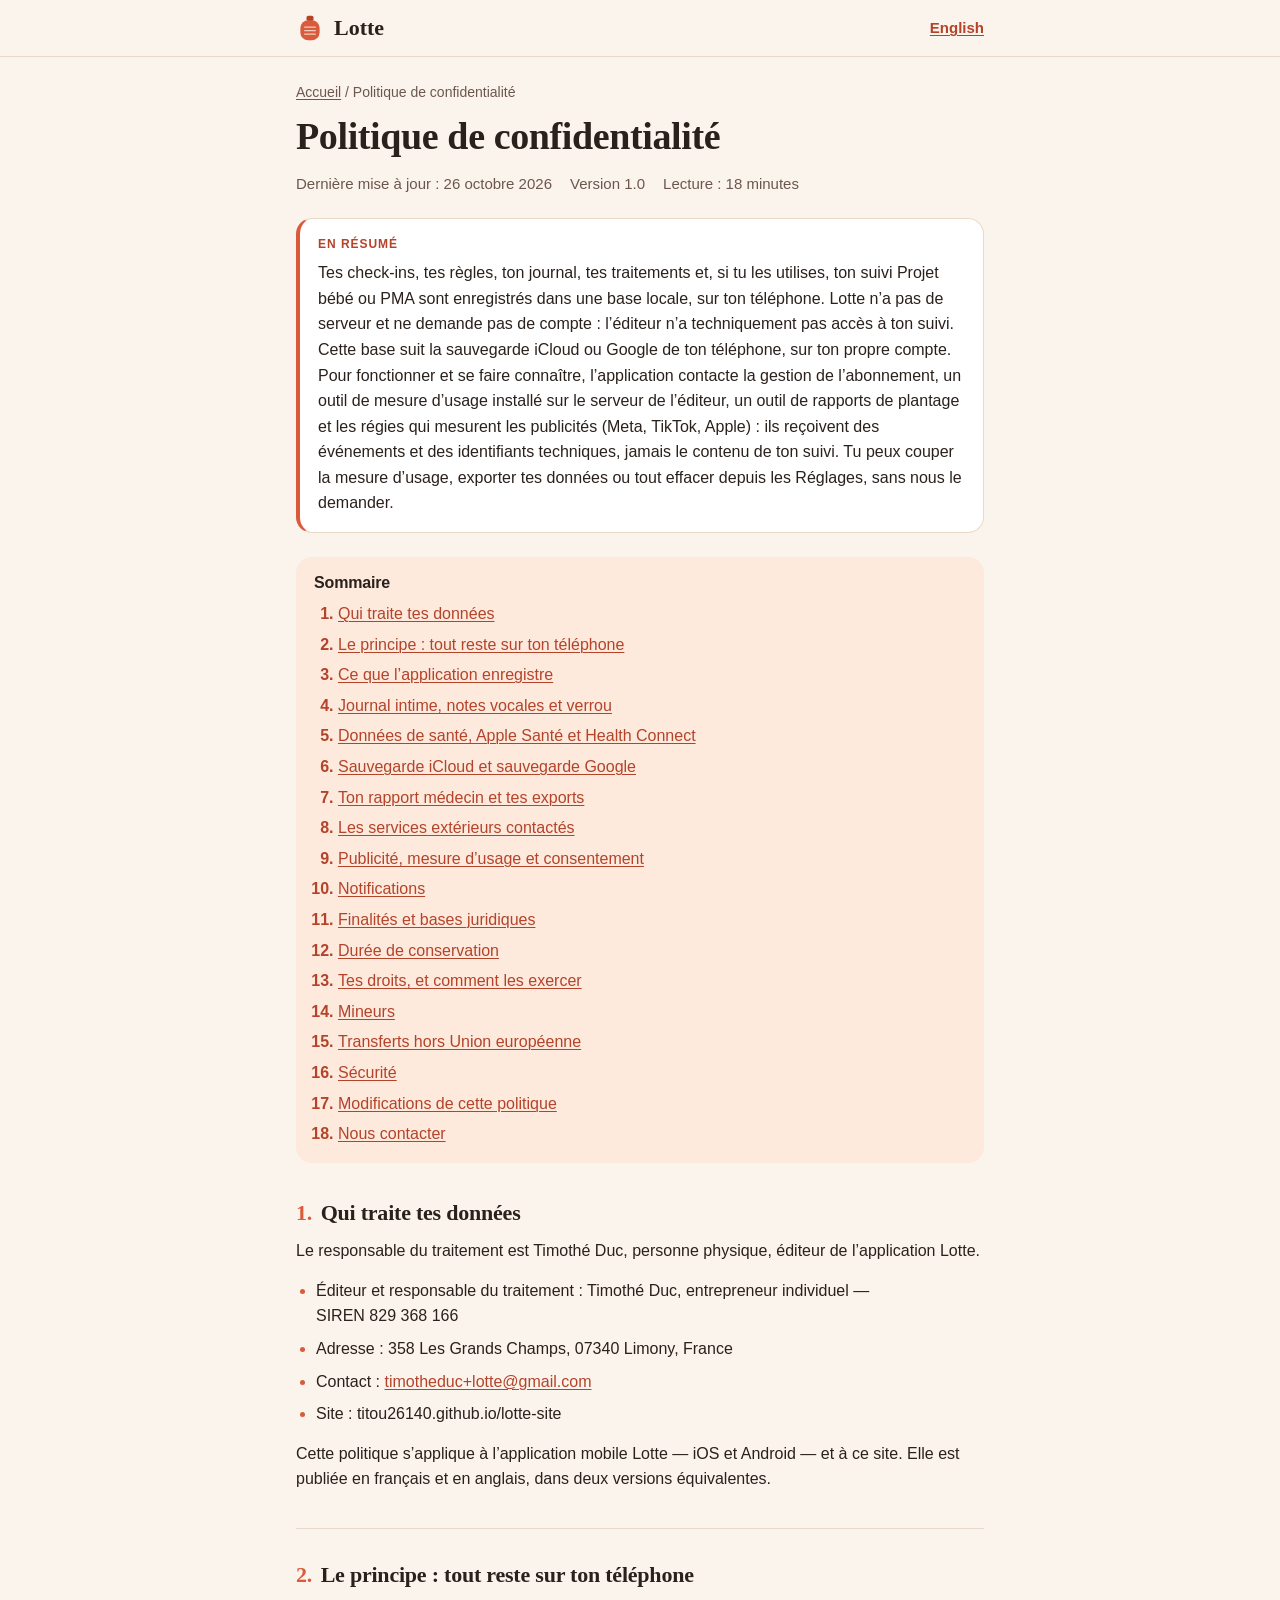
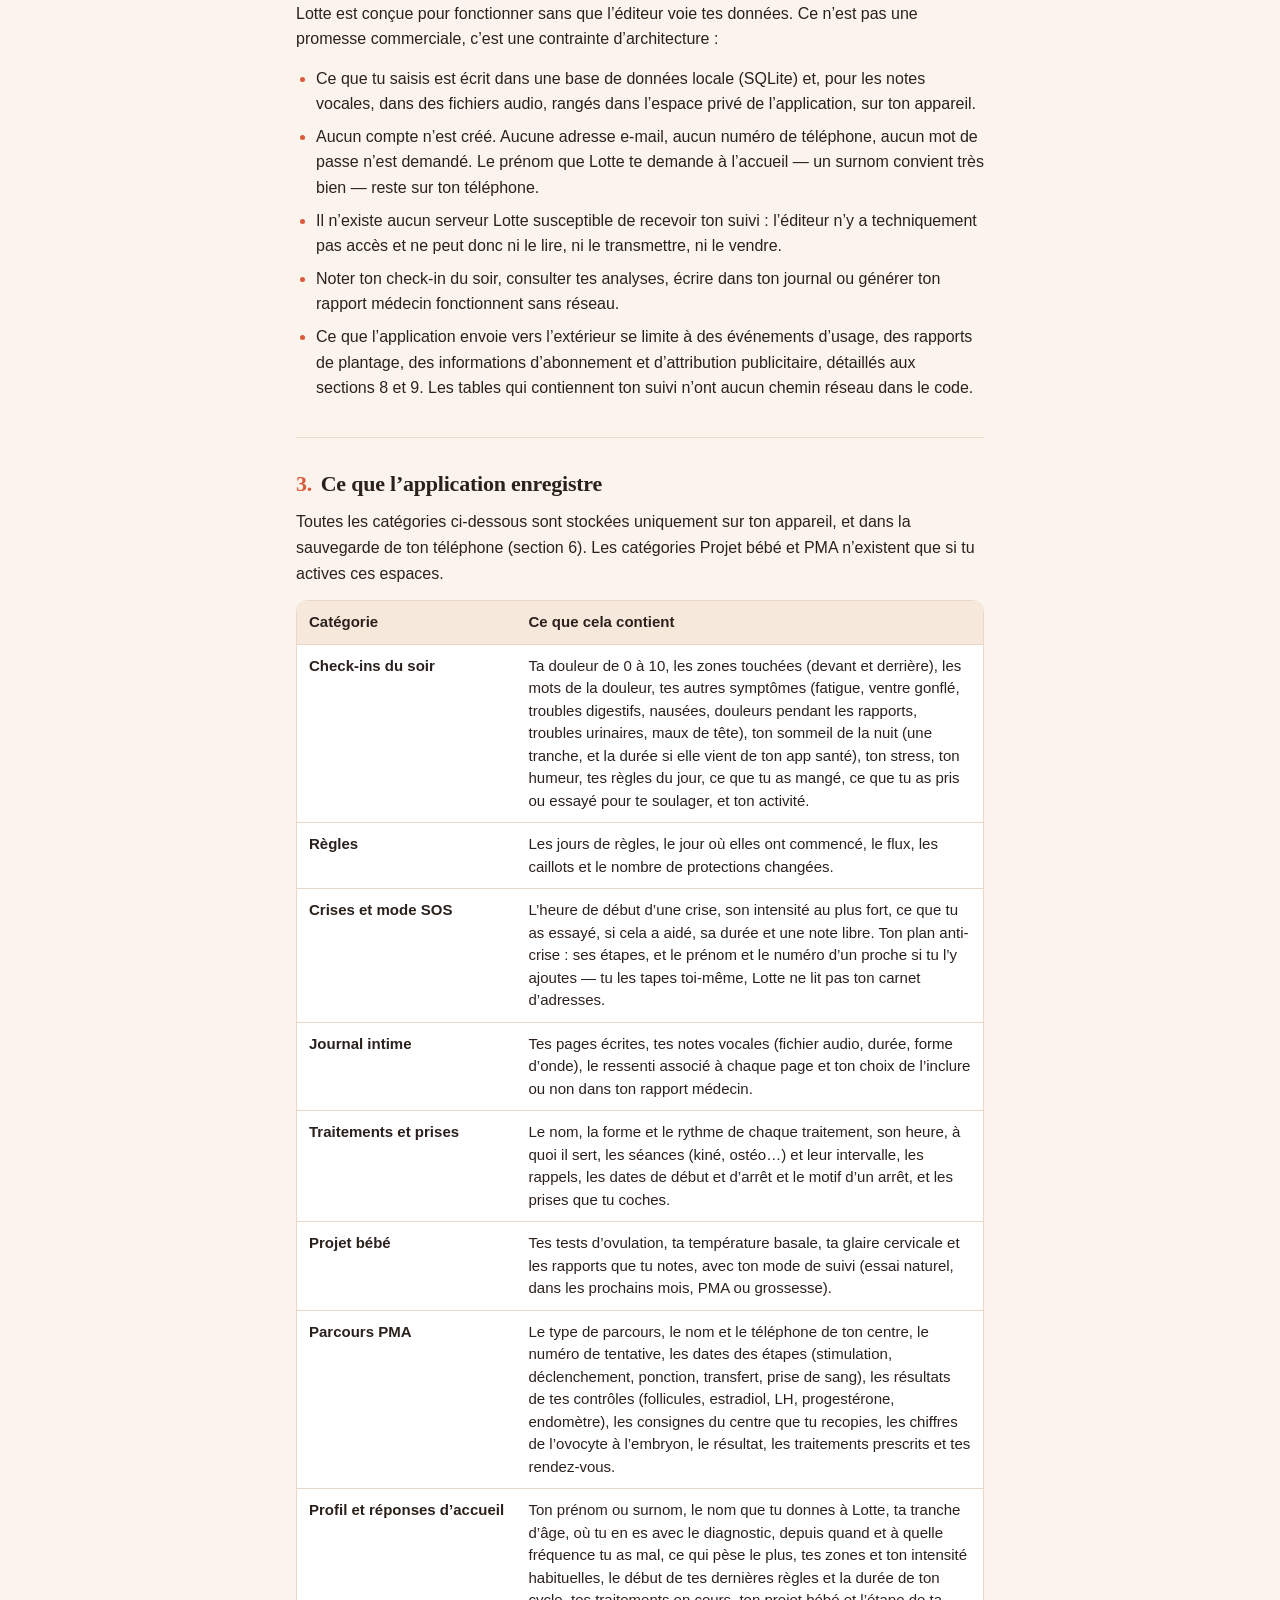
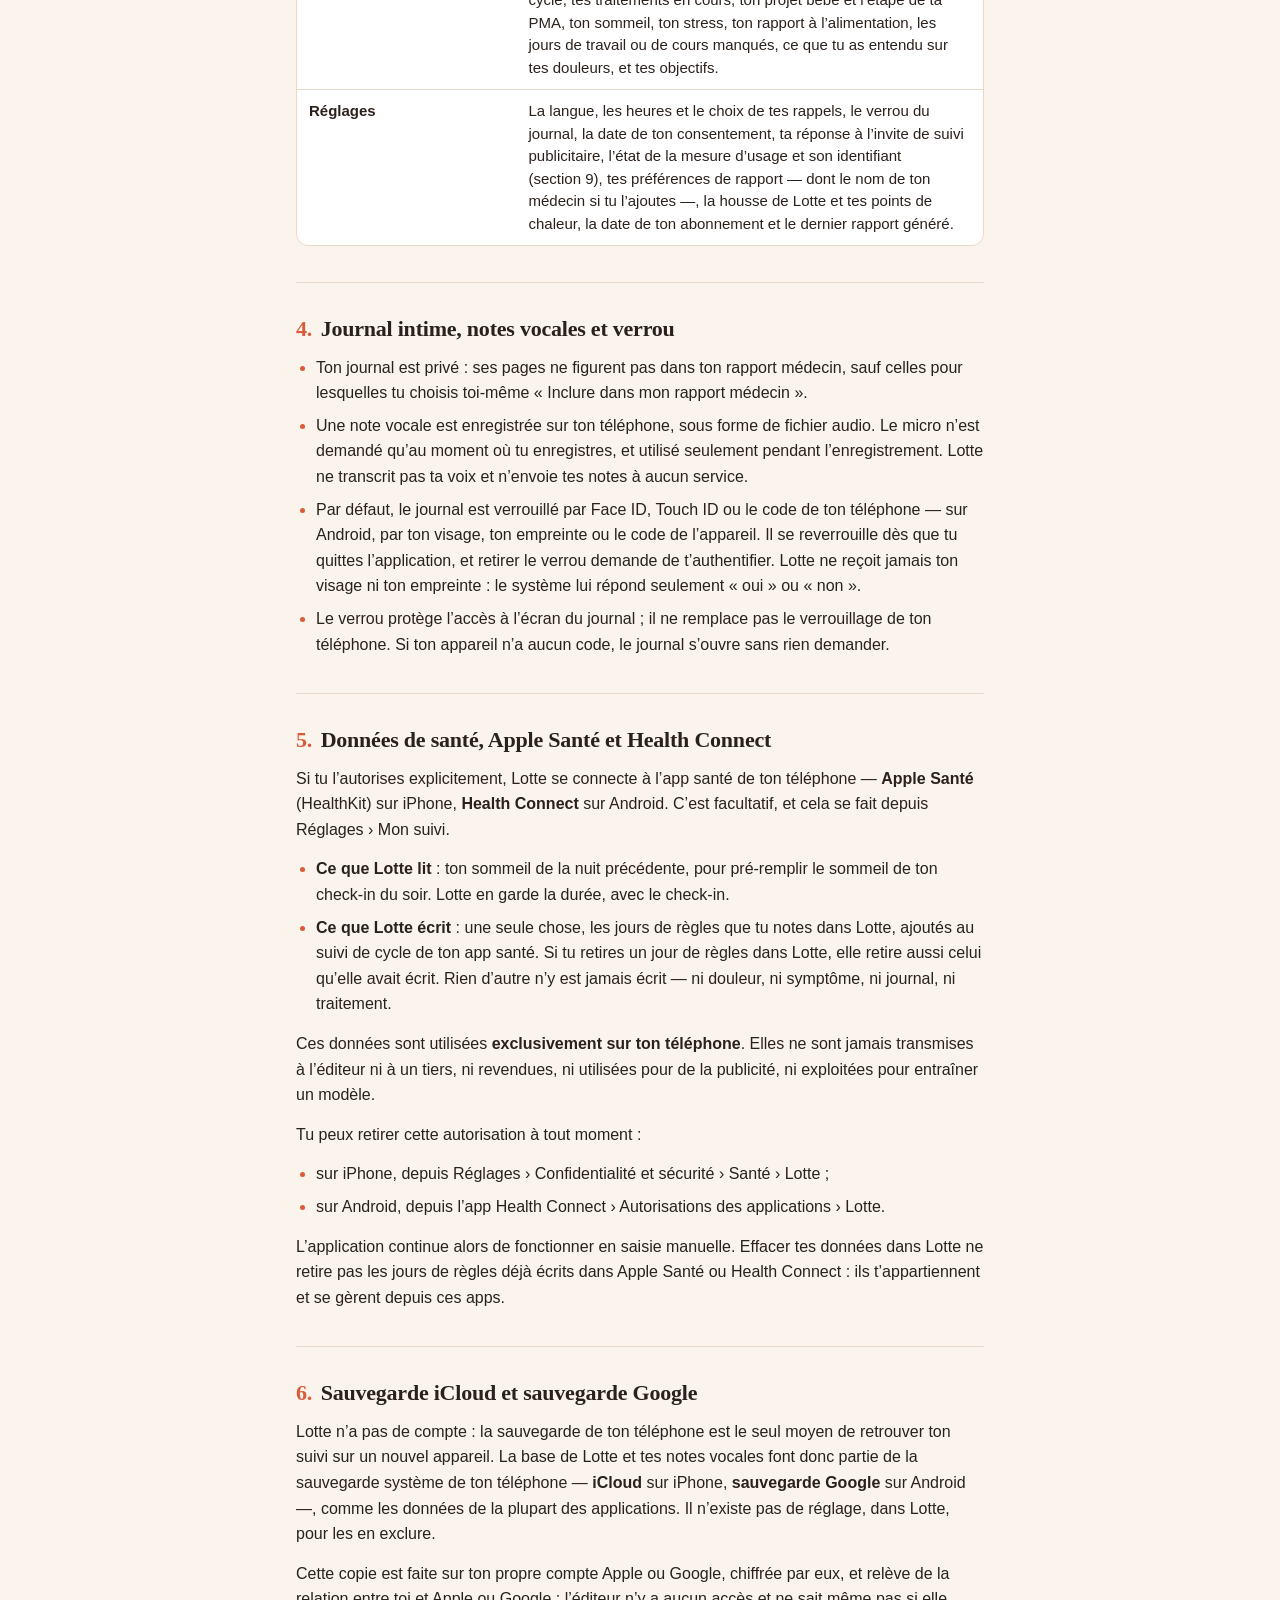
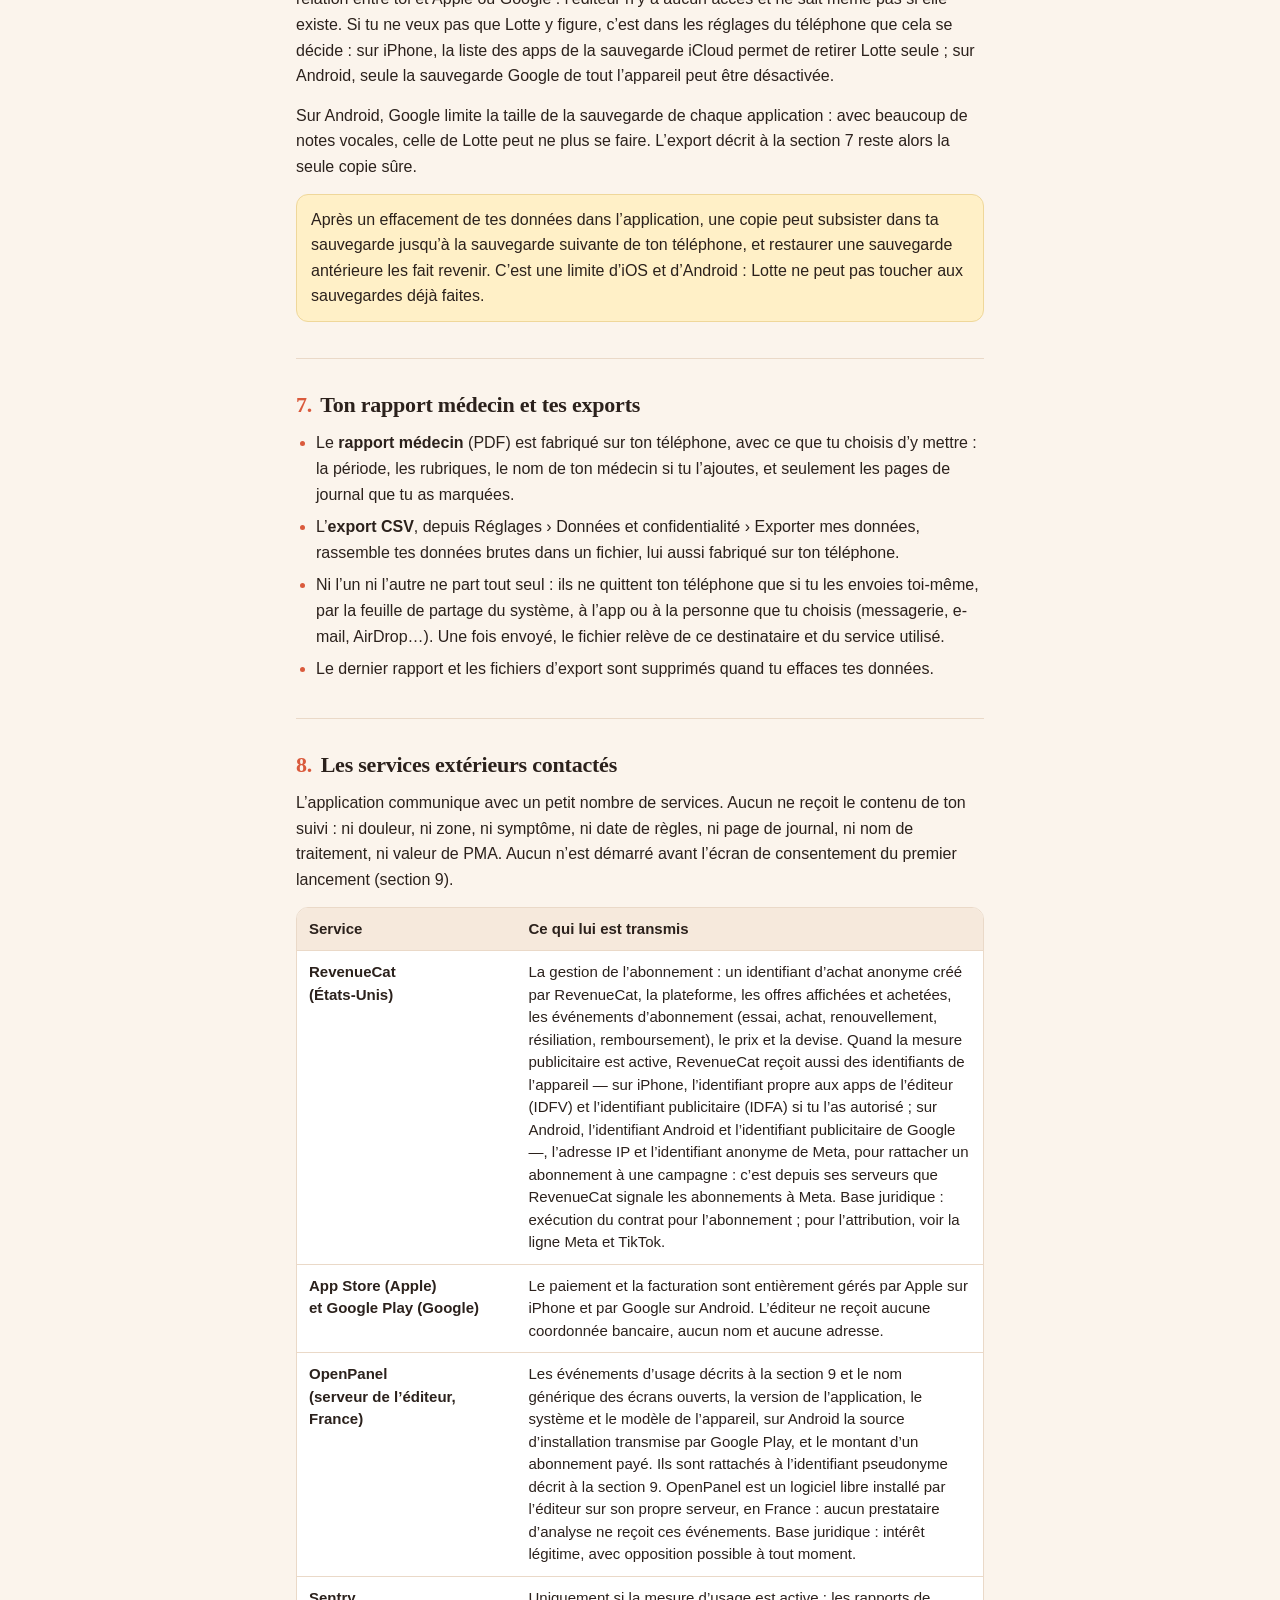
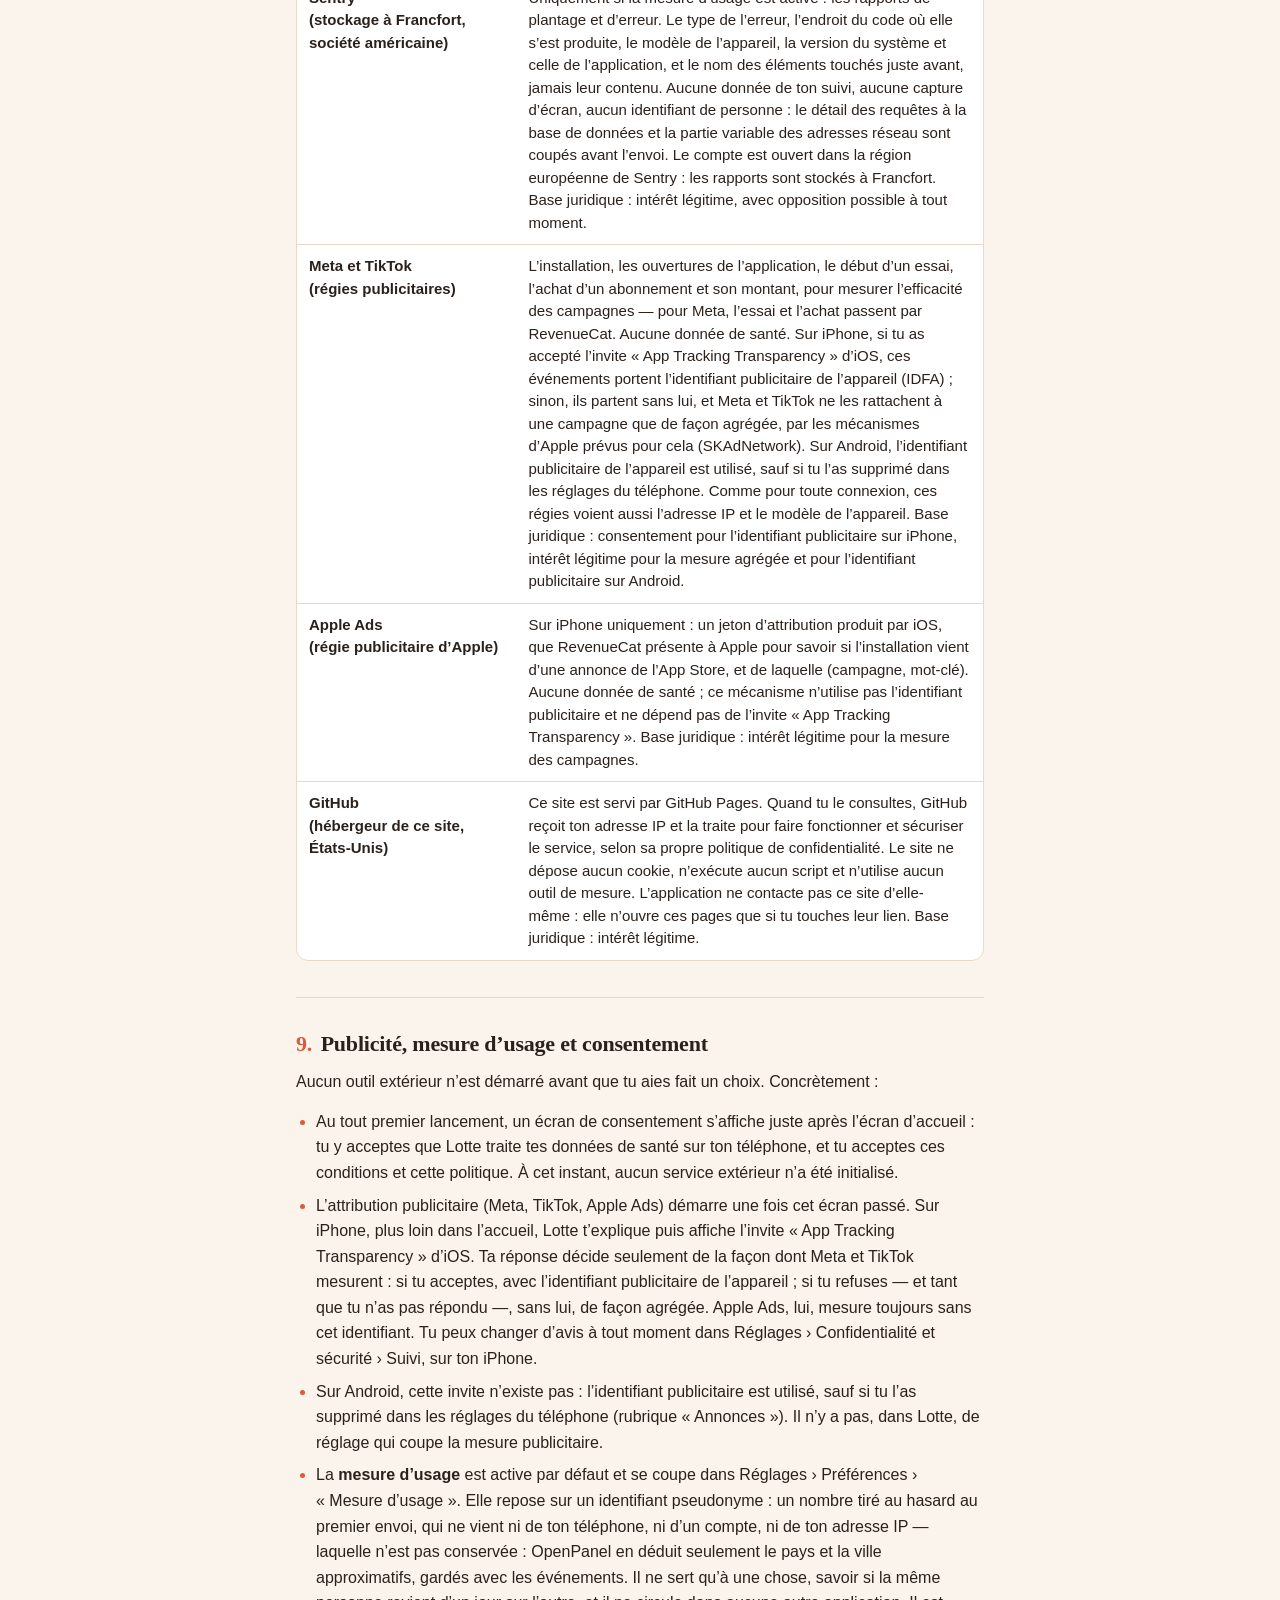
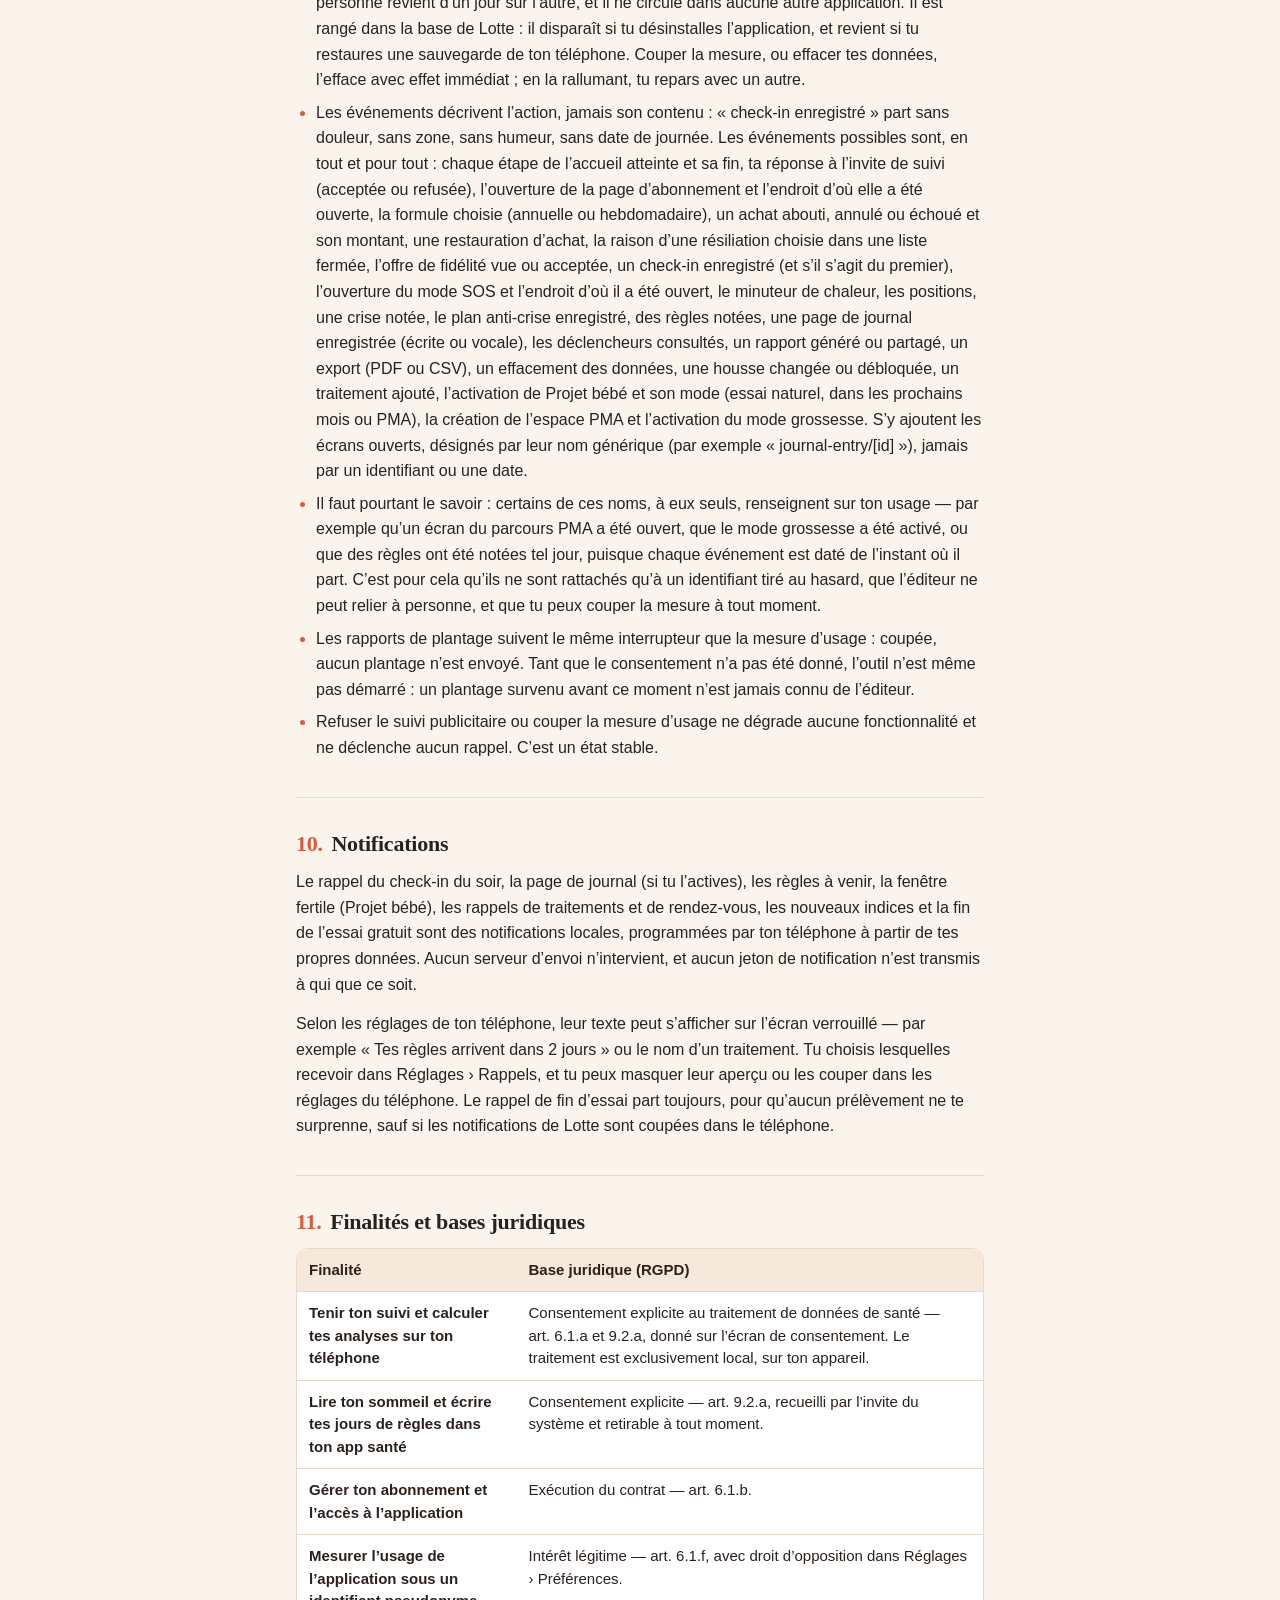
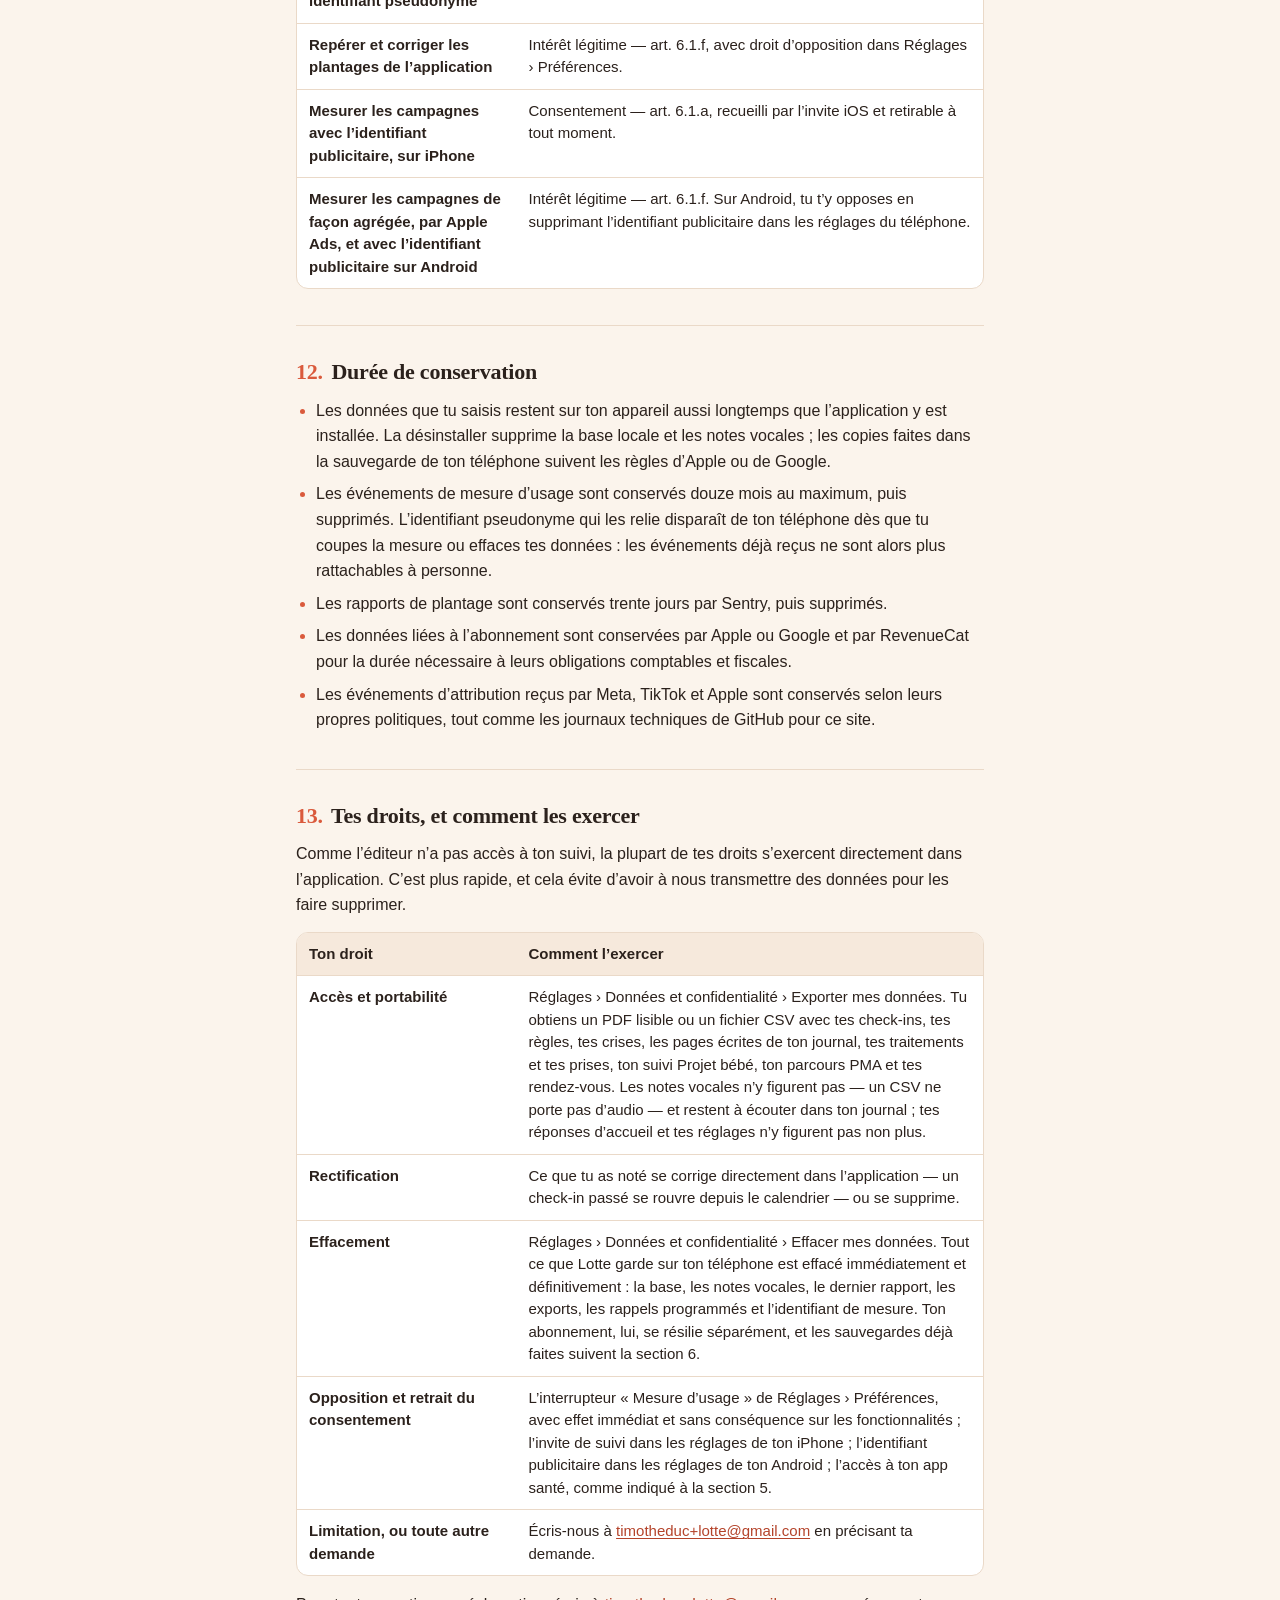
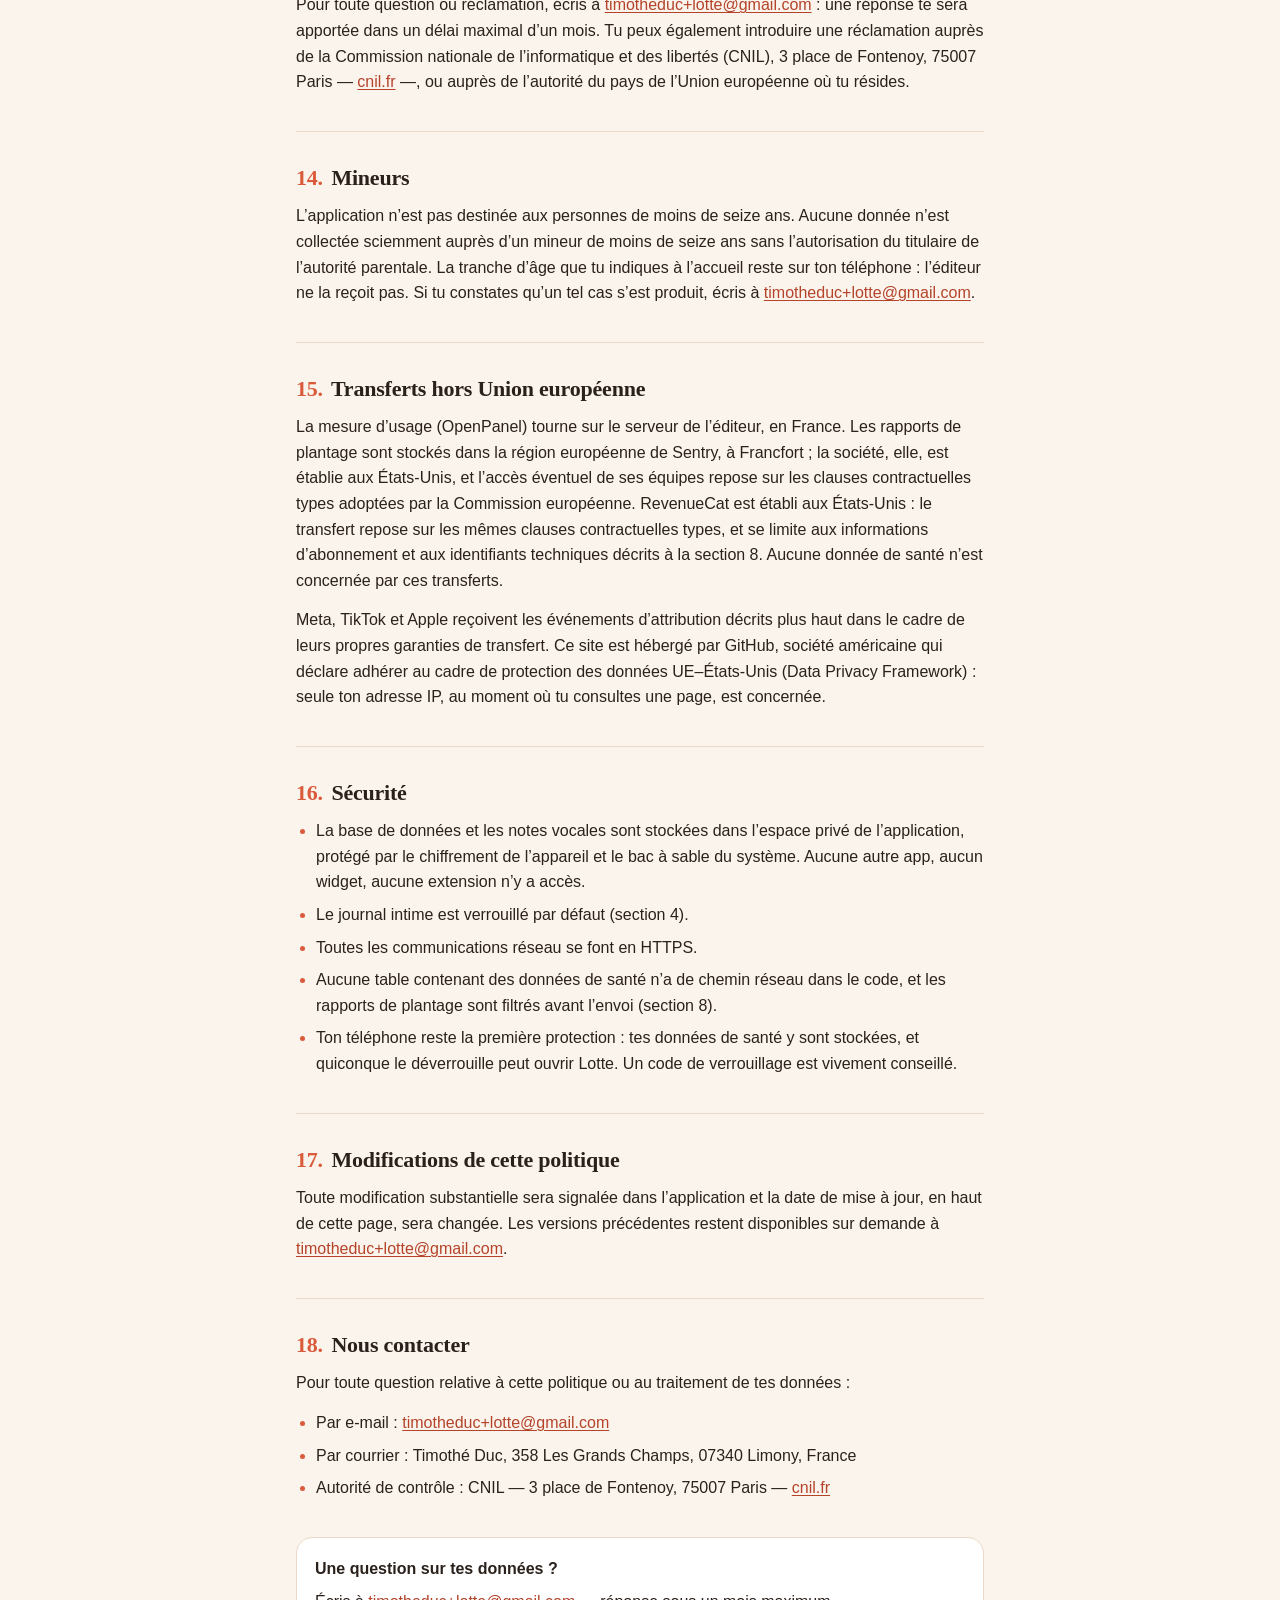
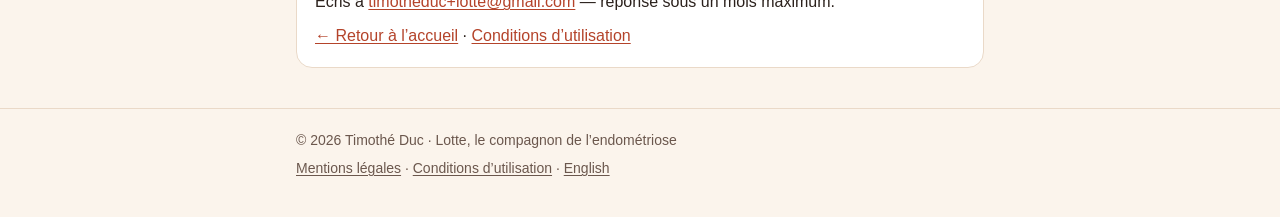
==== commit 07d43888: "Nomme la mesure d'usage sans « anonyme » et mentionne la localisation approximative" ====
--- a/fr/confidentialite/index.html
+++ b/fr/confidentialite/index.html
@@ -502,9 +502,10 @@
       </li>
       <li>
         La <strong>mesure d’usage</strong> est active par défaut et se coupe dans Réglages ›
-        Préférences › « Mesure d’usage anonyme ». Elle repose sur un identifiant pseudonyme :
+        Préférences › « Mesure d’usage ». Elle repose sur un identifiant pseudonyme :
         un nombre tiré au hasard au premier envoi, qui ne vient ni de ton téléphone, ni d’un
-        compte, ni de ton adresse IP — laquelle n’est pas conservée. Il ne sert qu’à une chose,
+        compte, ni de ton adresse IP — laquelle n’est pas conservée : OpenPanel en déduit seulement
+        le pays et la ville approximatifs, gardés avec les événements. Il ne sert qu’à une chose,
         savoir si la même personne revient d’un jour sur l’autre, et il ne circule dans aucune
         autre application. Il est rangé dans la base de Lotte : il disparaît si tu désinstalles
         l’application, et revient si tu restaures une sauvegarde de ton téléphone. Couper la
@@ -712,7 +713,7 @@
           <tr>
             <td>Opposition et retrait du consentement</td>
             <td>
-              L’interrupteur « Mesure d’usage anonyme » de Réglages › Préférences, avec effet
+              L’interrupteur « Mesure d’usage » de Réglages › Préférences, avec effet
               immédiat et sans conséquence sur les fonctionnalités ; l’invite de suivi dans les
               réglages de ton iPhone ; l’identifiant publicitaire dans les réglages de ton
               Android ; l’accès à ton app santé, comme indiqué à la section 5.
